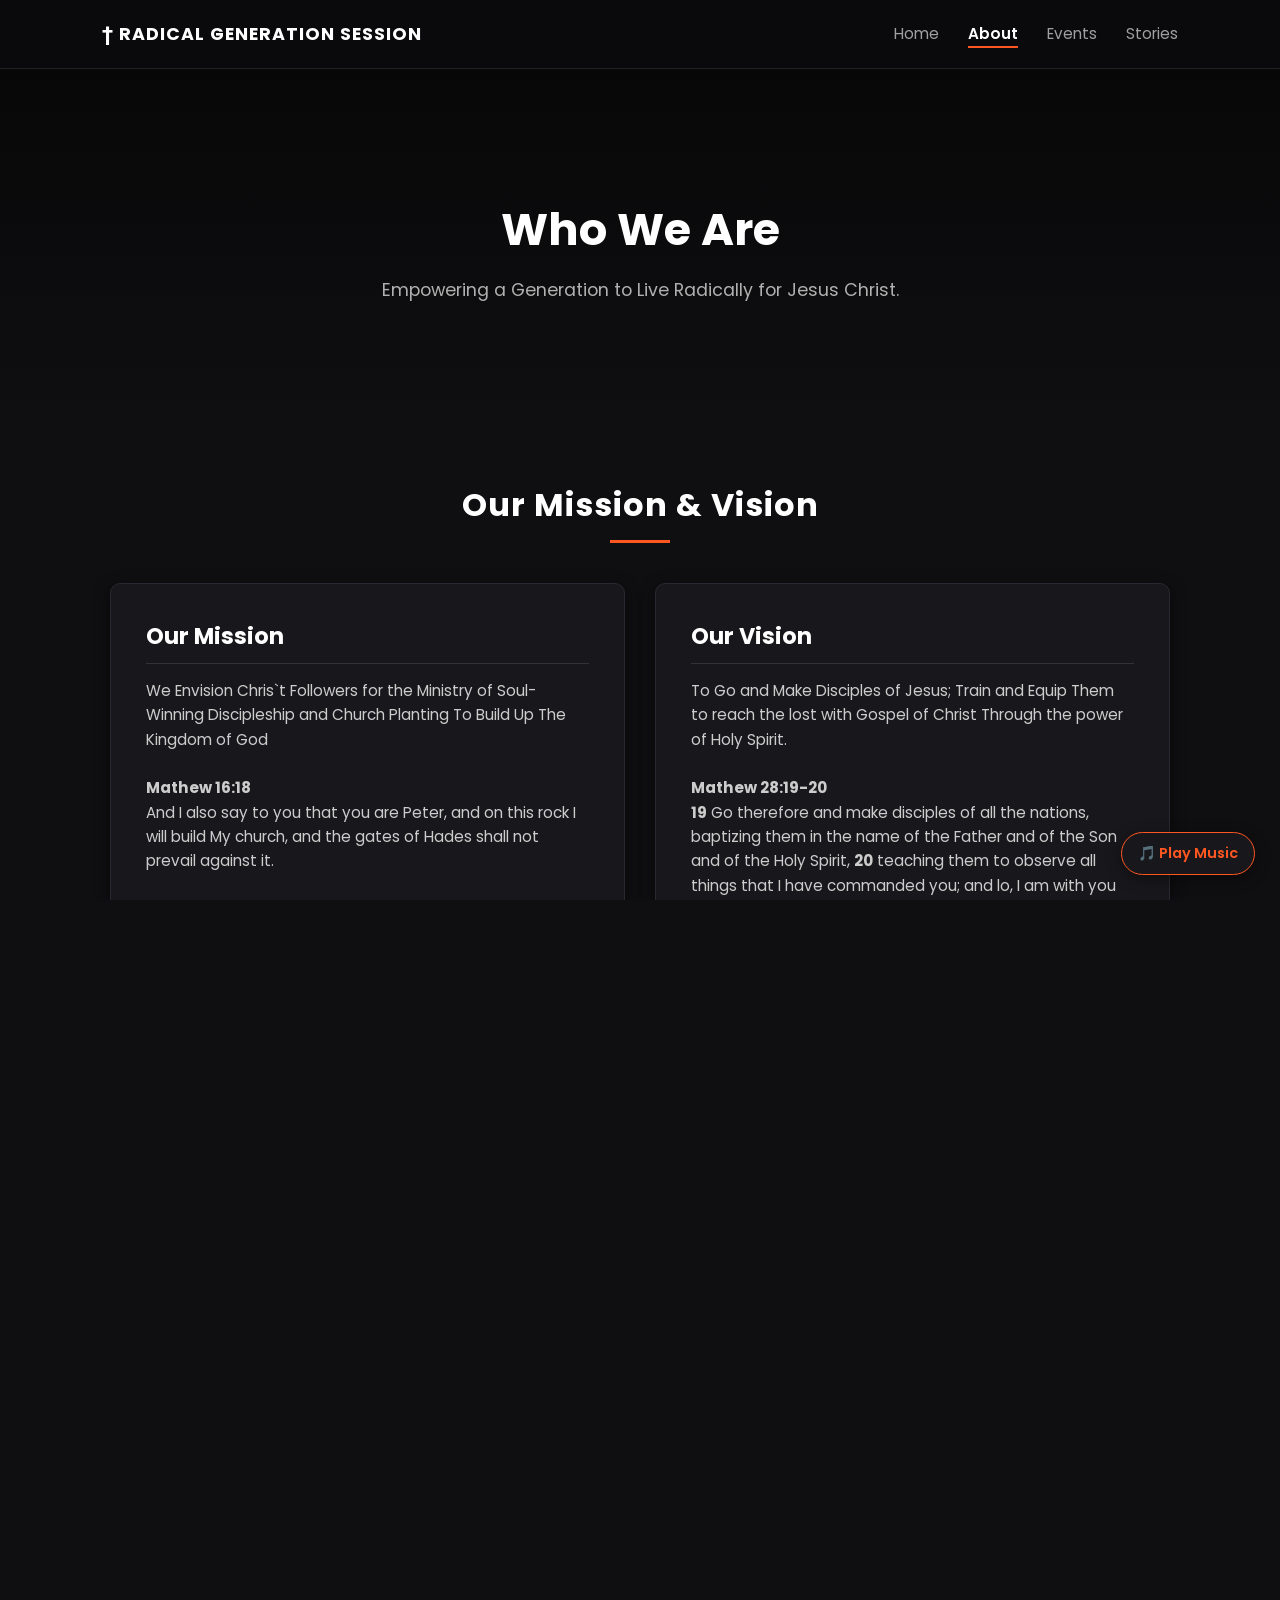
==== About.html @ 5767d3a1 "change 4 and 5th month" ====
<!DOCTYPE html>
<html lang="en">

<head>
    <meta charset="UTF-8">
    <meta name="viewport" content="width=device-width, initial-scale=1.0">
    <title>About Us | Radical Generation Session</title>
    <link rel="stylesheet" href="../asset/style.css">

    <link href="https://fonts.googleapis.com/css2?family=Poppins:wght@300;400;600;700&display=swap" rel="stylesheet">
</head>
<style>
    html {
        scroll-behavior: smooth;
        /* Para pino at smooth ang pag-scroll */
    }

    html,
    body {
        width: 100%;
        min-height: 100vh;
        overflow-x: hidden;
        /* Inaalis ang sobrang horizontal scrollbar sa gilid */
        overflow-y: auto;
        /* Pinapayagan na ang vertical scrolling para makita ang laman sa ibaba */
        background-color: #0f0f11;
        color: #f1f1f1;
    }

    /* Custom Scrollbar Styling (Optional: Para maging maganda at aesthetic ang scrollbar) */
    ::-webkit-scrollbar {
        width: 10px;
    }

    ::-webkit-scrollbar-track {
        background: #0f0f11;
    }

    ::-webkit-scrollbar-thumb {
        background: #282830;
        border-radius: 5px;
    }

    ::-webkit-scrollbar-thumb:hover {
        background: #ff5722;
        /* Mag-o-orange ang scrollbar pag itinapat ang mouse */
    }

    .about-hero-section {
        position: relative;
        width: 100%;
        height: 40vh;
        background: linear-gradient(rgba(0, 0, 0, 0.5), rgba(15, 15, 17, 0.8)),
            url('../images/youth.jpg') center/cover no-repeat;
        display: flex;
        align-items: center;
        justify-content: center;
        text-align: center;
        padding: 20px;
    }
</style>

<body class="about-page">
    <audio id="bgMusic" loop>
        <source src="../music/liyab.mp3" type="audio/mp3">
        Your browser does not support the audio element.
    </audio>

    <!-- Floating Play/Pause Music Button (Para kontrolin ng user) -->
    <button id="musicToggleBtn" onclick="toggleMusic()" class="music-btn" title="Toggle Background Music">
        🎵 Play Music
    </button>
    <!-- Header Navigation -->
    <header class="navigation">
        <div class="logo">† RADICAL GENERATION SESSION</div>
        <nav>
            <a href="index.html">Home</a>
            <a href="About.html" class="active">About</a>
            <a href="Events.html">Events</a>
            <a href="stories.html">Stories</a>

        </nav>
    </header>

    <!-- About Hero Banner -->
    <section class="about-hero-section">
        <div class="about-hero-overlay">
            <h1>Who We Are</h1>
            <p>Empowering a Generation to Live Radically for Jesus Christ.</p>
        </div>
    </section>

    <!-- Main Content Area -->
    <main class="about-main-container">

        <!-- Mission & Vision Section -->
        <section class="about-content-block">
            <div class="about-heading">
                <h2>Our Mission & Vision</h2>
                <div class="about-line"></div>
            </div>
            <div class="about-grid-2">
                <div class="about-card">
                    <h3>Our Mission</h3>
                    <p>
                        We Envision Chris`t Followers for the Ministry of Soul-Winning Discipleship
                        and Church Planting To Build Up The Kingdom of God<br><br>

                        <b>Mathew 16:18</b><br>
                        And I also say to you that you are Peter, and on this rock I will build My church, and the gates
                        of Hades shall not prevail against it.
                    </p>
                </div>
                <div class="about-card">
                    <h3>Our Vision</h3>
                    <p>
                        To Go and Make Disciples of Jesus; Train and Equip Them to reach the lost with Gospel of Christ
                        Through the power of Holy Spirit.<br><br>

                        <b>Mathew 28:19-20</b><br>
                        <b>19</b> Go therefore and make disciples of all the nations, baptizing them in the name of the
                        Father and of the Son and of the Holy Spirit, <b>20</b> teaching them to observe all things that I have
                        commanded you; and lo, I am with you always, even to the end of the age.” Amen.
                    </p>
                </div>
            </div>
        </section>

        <!-- Core Values Section -->
        <section class="about-content-block">
            <div class="about-heading">
                <h2>What We Stand For</h2>
                <div class="about-line"></div>
            </div>
            <div class="about-grid-3">
                <div class="about-value-box">
                    <h4>Radical Faith</h4>
                    <p>Unshakable trust in God's promises and bold obedience to His call.</p>
                </div>
                <div class="about-value-box">
                    <h4>Authentic Fellowship</h4>
                    <p>Creating a safe, welcoming, and loving community for everyone.</p>
                </div>
                <div class="about-value-box">
                    <h4>Passionate Worship</h4>
                    <p>Lifting higher the name of Jesus through vibrant praise and dynamic worship.</p>
                </div>
            </div>
        </section>

        <!-- Call To Action Section -->
        <section class="about-cta">
            <h2>Be Part of the Generation</h2>
            <p>Join us in our upcoming sessions and worship gatherings. Everyone is welcome!</p>
            <a href="Events.html" class="about-btn">See Events and Memories</a>
        </section>

    </main>
    <section class="about-content-block team-section">
        <div class="about-heading">
            <h2>Meet Our Core Team</h2>
            <div class="about-line"></div>
        </div>
       <div class="team-grid">
    <!-- Overseer 1 -->
    <div class="team-card">
        <img src="images/officer1.jpg" alt="Overseer" class="team-img">
        <div class="team-info">
            <h3>Ate Yeye</h3>
            <span>Overseer/Event Manager&Coordinator</span>
            <p>Nangunguna at nagpapatnubay sa espirituwal na paglago ng ministeryo.</p>
        </div>
    </div>

    <!-- Overseer 2 -->
    <div class="team-card">
        <img src="images/officer2.jpg" alt="Overseer" class="team-img">
        <div class="team-info">
            <h3>Ate Loudet</h3>
            <span>Overseer</span>
            <p>Nagbibigay ng gabay at suporta sa mga lider at kabataan.</p>
        </div>
    </div>

    <!-- Overseer 3 -->
    <div class="team-card">
        <img src="images/officer3.jpg" alt="Overseer" class="team-img">
        <div class="team-info">
            <h3>Ate Noela</h3>
            <span>Overseer</span>
            <p>Tumutulong sa direksyon at pangitain ng grupo.</p>
        </div>
    </div>

    <!-- President -->
    <div class="team-card">
        <img src="images/president.jpg" alt="President" class="team-img">
        <div class="team-info">
            <h3>Ate Kwinsi</h3>
            <span>President</span>
            <p>Nangangasiwa sa pangkalahatang patakbo at mga programa ng youth session.</p>
        </div>
    </div>

    <!-- Vice President -->
    <div class="team-card">
        <img src="images/vice.jpg" alt="Vice President" class="team-img">
        <div class="team-info">
            <h3>Kuya Philip</h3>
            <span>Vice President</span>
            <p>Katuwang ng Pangulo sa pagpapatupad ng mga proyekto at aktibidad.</p>
        </div>
    </div>

    <!-- Secretary -->
    <div class="team-card">
        <img src="images/secretary.jpg" alt="Secretary" class="team-img">
        <div class="team-info">
            <h3>Ate Jestine</h3>
            <span>Secretary</span>
            <p>Nangangalaga sa mga dokumento, talaan, at opisyal na sulat ng grupo.</p>
        </div>
    </div>

    <!-- Assistant Secretary -->
    <div class="team-card">
        <img src="images/asst_secretary.jpg" alt="Assistant Secretary" class="team-img">
        <div class="team-info">
            <h3>Kuya Lei</h3>
            <span>Assistant Secretary</span>
            <p>Tumutulong sa kalihim sa pagtatala ng mga pagpupulong at anunsyo.</p>
        </div>
    </div>

    <!-- Auditor -->
    <div class="team-card">
        <img src="images/auditor.jpg" alt="Auditor" class="team-img">
        <div class="team-info">
            <h3>Ate Nani</h3>
            <span>Auditor</span>
            <p>Tumatyak sa kawastuhan at transparency ng badyet at pondong ginagamit.</p>
        </div>
    </div>

    <!-- Treasurer -->
    <div class="team-card">
        <img src="images/treasurer.jpg" alt="Treasurer" class="team-img">
        <div class="team-info">
            <h3>Ate Berlin</h3>
            <span>Treasurer</span>
            <p>Nangangasiwa sa pananalapi at pag-iingat ng pondo para sa mga gawain.</p>
        </div>
    </div>
</div>
    </section>
    <!-- Footer -->
    <footer>
        <p>&copy; 2026 Radical Generation Session. All rights reserved.</p>
    </footer>

    <script src="script.js"></script>
</body>

</html>
---- asset/style.css ----
/* Reset & Base Styles */
* {
    margin: 0;
    padding: 0;
    box-sizing: border-box;
    font-family: 'Poppins', sans-serif;
}

body, .main {
    background-color: #0f0f11;
    color: #f1f1f1;
    line-height: 1.6;
    animation: fadeIn 0.8s ease-in-out;
}
/* Header & Navigation */

html, body {
    width: 100%;
    height: 100%;
    overflow-x: hidden;
    overflow-y: hidden; /* Para mawala ang scrollbar */
    background-color: #0f0f11;
}
/* Navigation Header Animation */
.navigation {
    display: flex;
    justify-content: space-between;
    align-items: center;
    padding: 20px 8%;
    background-color: #0a0a0c;
    position: sticky;
    top: 0;
    z-index: 1000;
    border-bottom: 1px solid #222;
    /* Animation para bumaba ang header pagka-load ng page */
    animation: slideDownNav 0.8s ease-out;
}

@keyframes slideDownNav {
    from {
        opacity: 0;
        transform: translateY(-20px);
    }
    to {
        opacity: 1;
        transform: translateY(0);
    }
}

.logo {
    font-weight: 700;
    font-size: 1.1rem;
    color: #ffffff;
    letter-spacing: 1px;
    transition: transform 0.3s ease;
}

.logo:hover {
    transform: scale(1.02);
}

.navigation nav a {
    color: #a0a0a0;
    text-decoration: none;
    margin-left: 25px;
    font-size: 0.95rem;
    position: relative;
    padding-bottom: 4px;
    transition: color 0.3s ease;
}

/* Modern Expanding Underline Animation para sa Navigation Links */
.navigation nav a::after {
    content: '';
    position: absolute;
    width: 0;
    height: 2px;
    bottom: 0;
    left: 0;
    background-color: #ff5722; /* Kulay ng accent / flame mo */
    transition: width 0.35s cubic-bezier(0.16, 1, 0.3, 1);
}

.navigation nav a:hover::after,
.navigation nav a.active::after {
    width: 100%;
}

.navigation nav a:hover, 
.navigation nav a.active {
    color: #ffffff;
    font-weight: 600;
}
/* Hero Section (Home & General) */
.hero {
    position: relative;
    width: 100%;
    min-height: 80vh; /* Gawing min-height sa halip na fixed calc para may allowance */
    background: linear-gradient(rgba(0, 0, 0, 0.75), rgba(0, 0, 0, 0.85)), url('../images/youth.jpg') center/cover no-repeat;
    display: flex;
    align-items: center;
    justify-content: center;
    text-align: center;
    padding: 40px 20px;
}
.overlay {
    width: 100%;
    max-width: 900px;
    margin: 0 auto;
    display: flex;
    flex-direction: column;
    align-items: center;
    gap: 15px;
}
.content h1 {
    font-size: 2.5rem;
    font-weight: 700;
    margin-bottom: 15px;
    color: #ffffff;
    letter-spacing: 1px;
}

.content p {
    font-size: 1.05rem;
    color: #cccccc;
    max-width: 700px;
    margin: 0 auto 25px auto;
}

.btn-join {
    position: relative;
    display: inline-flex;
    align-items: center;
    justify-content: center;
    padding: 14px 28px;
    font-size: 1rem;
    font-weight: 700;
    color: #ffffff;
    text-decoration: none;
    border-radius: 50px; /* Fully rounded pill style */
    background: linear-gradient(135deg, #ff4500 0%, #ff6b00 50%, #ff8c00 100%);
    box-shadow: 0 4px 15px rgba(255, 69, 0, 0.4);
    overflow: hidden;
    cursor: pointer;
    transition: all 0.35s cubic-bezier(0.16, 1, 0.3, 1);
    animation: flamePulse 3s infinite ease-in-out; /* Continuous ambient pulse */
}

/* Shimmer Light Effect Across Button */
.btn-join::before {
    content: '';
    position: absolute;
    top: 0;
    left: -100%;
    width: 100%;
    height: 100%;
    background: linear-gradient(
        120deg,
        transparent,
        rgba(255, 255, 255, 0.35),
        transparent
    );
    transition: left 0.6s ease;
}

/* Hover State (Aangat, Mas Lalakas ang Glow) */
.btn-join:hover {
    transform: translateY(-4px) scale(1.03);
    box-shadow: 0 10px 25px rgba(255, 69, 0, 0.7);
    color: #ffffff;
}

.btn-join:hover::before {
    left: 100%; /* Dadaan ang liwanag mula kaliwa pakanan */
}

/* Active Click State */
.btn-join:active {
    transform: translateY(-1px) scale(0.98);
    box-shadow: 0 5px 15px rgba(255, 69, 0, 0.5);
}

/* Continuous Flame Glow Animation */
@keyframes flamePulse {
    0% {
        box-shadow: 0 4px 15px rgba(255, 69, 0, 0.4);
    }
    50% {
        box-shadow: 0 6px 22px rgba(255, 107, 0, 0.75);
    }
    100% {
        box-shadow: 0 4px 15px rgba(255, 69, 0, 0.4);
    }
}
.btn-join:hover svg {
    transform: translateX(5px);
}
/* Events */
.container {
    display: flex;
    height: 90vh;
    padding:  40px;
    margin-top: 30px;
   justify-content: flex-start;
   align-items: end;
   animation-name: fade;
   animation-duration: 3s;
   
}
img {
    border-radius: 30px;
    
}
.container {
    color:white;
    display: flex;
    justify-content: center;
    align-items: center;
}
.container p {
  font-size: 16px;
  padding-left: 100px;
}
.title {
  font-family: Arial, Helvetica, sans-serif;
  font-size: 50px;
  padding-left: 100px;
}

/* Siguraduhing may solid background ang bawat card para hindi lumusot ang background image */
.card {
    background: #18181c !important; /* Solid dark background */
    border: 1px solid #2a2a30;
    border-radius: 12px;
    padding: 15px;
    box-shadow: 0 8px 20px rgba(0, 0, 0, 0.6);
    transition: transform 0.3s ease;
}

.card:hover {
    transform: translateY(-5px);
    border-color: #444;
}

/* Istilo para sa mga larawan sa loob ng card */
.card img {
    width: 100%;
    height: 180px;
    object-fit: cover;
    border-radius: 8px;
    margin-bottom: 10px;
}

/* Istilo para sa text sa ilalim ng larawan */
.card p {
    color: #f1f1f1;
    font-size: 0.95rem;
    font-weight: 500;
    text-align: center;
    margin-top: 8px;
}

/* Gallery Grid Layout (Siguraduhing naka-grid o flex para hindi magpatong-patong) */
.gallery {
    display: grid;
    grid-template-columns: repeat(auto-fit, minmax(240px, 1fr));
    gap: 25px;
    padding: 20px 0;
}



@keyframes glow {
    0% { box-shadow: 0 0 5px rgb(255, 53, 2); }
  50% { box-shadow: 0 0 20px rgb(255, 102, 0); }
  100% { box-shadow: 0 0 5px rgb(255, 136, 0); }
}
@keyframes slideUp {
  from{transform:translatey(100px)}
}
@keyframes fade {
    from{opacity: 0}
    to{opacity: 1}
}

@keyframes fadeIn {
    from {
        opacity: 0;
        transform: translateY(10px);
    }
    to {
        opacity: 1;
        transform: translateY(0);
    }
}


/* --- ABOUT PAGE SPECIFIC STYLES (Para hindi mag-duplicate) --- */

.about-page {
    background-color: #0f0f11;
    color: #f1f1f1;
    margin: 0;
    font-family: 'Poppins', sans-serif;
}


.about-hero-overlay h1 {
    font-size: 2.8rem;
    font-weight: 700;
    margin-bottom: 10px;
    color: #ffffff;
}

.about-hero-overlay p {
    font-size: 1.1rem;
    color: #b0b0b0;
}

.about-main-container {
    max-width: 1100px;
    margin: 0 auto;
    padding: 50px 20px;
}

.about-content-block {
    margin-bottom: 60px;
}

.about-heading {
    text-align: center;
    margin-bottom: 40px;
}

.about-heading h2 {
    font-size: 2rem;
    color: #ffffff;
    letter-spacing: 1px;
}

.about-line {
    width: 60px;
    height: 3px;
    background-color: #ffffff;
    margin: 10px auto 0 auto;
}

/* Grids */
.about-grid-2 {
    display: grid;
    grid-template-columns: repeat(auto-fit, minmax(320px, 1fr));
    gap: 30px;
}

.about-grid-3 {
    display: grid;
    grid-template-columns: repeat(auto-fit, minmax(280px, 1fr));
    gap: 25px;
}

/* Cards */
.about-card {
    background: #18181c;
    padding: 35px;
    border-radius: 10px;
    border: 1px solid #282830;
    box-shadow: 0 4px 15px rgba(0, 0, 0, 0.5);
}

.about-card h3 {
    font-size: 1.4rem;
    margin-bottom: 15px;
    color: #ffffff;
    border-bottom: 1px solid #333;
    padding-bottom: 8px;
}

.about-card p {
    color: #cccccc;
    font-size: 0.95rem;
    line-height: 1.6;
}

/* Value Boxes */
.about-value-box {
    background: #18181c;
    padding: 30px;
    border-radius: 10px;
    border-left: 4px solid #ff5722;
    border-top: 1px solid #282830;
    border-right: 1px solid #282830;
    border-bottom: 1px solid #282830;
}

.about-value-box h4 {
    font-size: 1.2rem;
    margin-bottom: 10px;
    color: #ffffff;
}

.about-value-box p {
    color: #aaaaaa;
    font-size: 0.9rem;
}

/* Call to Action */
.about-cta {
    text-align: center;
    background: #18181c;
    padding: 50px 20px;
    border-radius: 10px;
    border: 1px solid #282830;
    margin-top: 40px;
}

.about-cta h2 {
    margin-bottom: 10px;
    color: #ffffff;
}

.about-cta p {
    color: #aaa;
    margin-bottom: 25px;
}

/* Styling para sa See Events and Memories Button (.about-btn) */
.about-btn {
    position: relative;
    display: inline-flex;
    align-items: center;
    justify-content: center;
    gap: 10px;
    padding: 14px 28px;
    font-size: 1rem;
    font-weight: 700;
    color: #ffffff;
    text-decoration: none;
    border-radius: 50px; /* Fully rounded pill style */
    background: linear-gradient(135deg, #ff4500 0%, #ff6b00 50%, #ff8c00 100%);
    box-shadow: 0 4px 15px rgba(255, 69, 0, 0.4);
    overflow: hidden;
    cursor: pointer;
    transition: all 0.35s cubic-bezier(0.16, 1, 0.3, 1);
    animation: flamePulse 3s infinite ease-in-out; /* Continuous ambient pulse */
}

/* Shimmer Light Effect Across Button */
.about-btn::before {
    content: '';
    position: absolute;
    top: 0;
    left: -100%;
    width: 100%;
    height: 100%;
    background: linear-gradient(
        120deg,
        transparent,
        rgba(255, 255, 255, 0.35),
        transparent
    );
    transition: left 0.6s ease;
}

/* Hover State (Aangat at mas liliwanag ang glow) */
.about-btn:hover {
    transform: translateY(-4px) scale(1.03);
    box-shadow: 0 10px 25px rgba(255, 69, 0, 0.7);
    color: #ffffff;
}

.about-btn:hover::before {
    left: 100%; /* Dadaan ang liwanag mula kaliwa pakanan */
}

/* Active Click State */
.about-btn:active {
    transform: translateY(-1px) scale(0.98);
    box-shadow: 0 5px 15px rgba(255, 69, 0, 0.5);
}




/* --- MOBILE RESPONSIVE DESIGN --- */

/* Para sa mga tablets at maliliit na laptop (Max width: 900px) */
@media screen and (max-width: 900px) {
    .navigation {
        padding: 15px 5%;
        flex-direction: column;
        gap: 12px;
    }

    .navigation nav {
        display: flex;
        gap: 15px;
        flex-wrap: wrap;
        justify-content: center;
    }

    .navigation nav a {
        margin-left: 0;
        font-size: 0.9rem;
    }

    .about-hero-section, .hero {
        height: 35vh;
        padding: 15px;
    }

    .about-hero-overlay h1, .content h1 {
        font-size: 2.1rem;
    }

    .about-main-container, #content-area {
        padding: 30px 15px;
    }
}

/* Para sa mga mobile phones (Max width: 600px) */
@media screen and (max-width: 600px) {
    .logo {
        font-size: 1rem;
        text-align: center;
    }

    .navigation nav {
        gap: 10px;
    }

    .navigation nav a {
        font-size: 0.85rem;
    }

    .about-hero-section, .hero {
        height: 30vh;
    }

    .about-hero-overlay h1, .content h1 {
        font-size: 1.7rem;
    }

    .about-hero-overlay p, .content p {
        font-size: 0.95rem;
    }

    /* Ginagawang isang column na lang ang mga grid para hindi siksikan */
    .about-grid-2, .about-grid-3, .gallery {
        grid-template-columns: 1fr;
        gap: 20px;
    }

    .about-card, .about-value-box, .card {
        padding: 20px;
    }

    .about-cta, .cta-section {
        padding: 35px 15px;
    }
}


/* Team Profile Cards Section */
.team-section {
    margin-top: 60px;
}
.team-grid {
    display: grid;
    grid-template-columns: repeat(auto-fit, minmax(250px, 1fr));
    gap: 20px;
    padding: 20px 0;
}

.team-card {
    position: relative;
    overflow: hidden;
    border-radius: 12px;
    background-color: #16181e;
    border: 1px solid #2a2d36;
    height: 340px;
    cursor: pointer;
}

.team-img {
    width: 100%;
    height: 100%;
    object-fit: cover;
    filter: grayscale(100%) brightness(0.65); /* Naka-gray at medyo madilim muna */
    transition: filter 0.4s ease, transform 0.4s ease;
}

.team-info {
    position: absolute;
    bottom: 0;
    left: 0;
    width: 100%;
    padding: 20px 15px;
    box-sizing: border-box;
    background: linear-gradient(to top, rgba(0, 0, 0, 0.95) 20%, rgba(0, 0, 0, 0.6) 70%, transparent 100%);
    opacity: 0; /* Nakatago ang details sa simula */
    transform: translateY(20px);
    transition: opacity 0.4s ease, transform 0.4s ease;
}

.team-info h3 {
    color: #ffffff;
    margin: 0 0 4px 0;
    font-size: 1.1rem;
}

.team-info span {
    color: #ff4500; /* Accent color */
    font-size: 0.9rem;
    font-weight: 600;
    display: block;
    margin-bottom: 8px;
}

.team-info p {
    color: #b0b0b0;
    font-size: 0.82rem;
    margin: 0;
    line-height: 1.4;
}

/* Hover & Active / Touch Effect */
.team-card:hover .team-img,
.team-card:active .team-img {
    filter: grayscale(0%) brightness(1); /* Babalik sa totoong kulay */
    transform: scale(1.05);
}

.team-card:hover .team-info,
.team-card:active .team-info {
    opacity: 1; /* Lalabas ang details */
    transform: translateY(0);
}
/* Plan Your Visit Section */
/* Plan Your Visit Styles */
.visit-section {
    padding: 60px 20px;
    max-width: 1100px;
    margin: 40px auto 0 auto; /* Binigyan ng space mula sa hero section */
    position: relative;
    z-index: 2; /* Sinisigurong nasa ibabaw ito at hindi natatakpan */
    background-color: #0f0f11;
}

.about-heading {
    text-align: center;
    margin-bottom: 40px;
}

.about-heading h2 {
    font-size: 2rem;
    color: #ffffff;
    letter-spacing: 1px;
}

.about-line {
    width: 60px;
    height: 3px;
    background-color: #ff5722;
    margin: 10px auto 0 auto;
}

/* ==========================================
   PLAN YOUR VISIT SECTION (Aesthetic & Aligned)
   ========================================== */
/* ==========================================
   PLAN YOUR VISIT SECTION & ANIMATIONS
   ========================================== */
.visit-section {
    padding: 80px 20px;
    max-width: 1200px;
    margin: 0 auto;
    background-color: transparent;
    /* Animation kapag nag-scroll pababa papunta rito */
    animation: fadeInUp 0.8s ease-out forwards;
}

/* Keyframes para sa Smooth Fade-In at Slide-Up effect */
@keyframes fadeInUp {
    from {
        opacity: 0;
        transform: translateY(40px);
    }
    to {
        opacity: 1;
        transform: translateY(0);
    }
}

/* Staggered delay effect para sa bawat card para isa-isa silang umakyat */
.visit-grid .visit-step:nth-child(1) {
    animation: fadeInUp 0.8s ease-out 0.1s forwards;
}
.visit-grid .visit-step:nth-child(2) {
    animation: fadeInUp 0.8s ease-out 0.2s forwards;
}
.visit-grid .visit-step:nth-child(3) {
    animation: fadeInUp 0.8s ease-out 0.3s forwards;
}
.visit-grid .visit-step:nth-child(4) {
    animation: fadeInUp 0.8s ease-out 0.4s forwards;
}

/* Base style ng Cards na may smooth hover transition */
.visit-step {
    background: #18181c;
    border: 1px solid #282830;
    border-radius: 12px;
    padding: 30px 22px;
    text-align: left;
    position: relative;
    overflow: hidden;
    opacity: 0; /* Nagsisimula nang nakatago para sa animation */
    transform: translateY(30px);
    transition: transform 0.3s ease, border-color 0.3s ease, box-shadow 0.3s ease;
}

.visit-step:hover {
    transform: translateY(-8px);
    border-color: #ff5722;
    box-shadow: 0 12px 30px rgba(255, 87, 34, 0.2);
}

.visit-step .step-number {
    font-size: 2.8rem;
    font-weight: 800;
    color: rgba(255, 87, 34, 0.25);
    position: absolute;
    top: 15px;
    right: 20px;
    pointer-events: none;
    transition: color 0.3s ease;
}

.visit-step:hover .step-number {
    color: rgba(255, 87, 34, 0.55); /* Luminaw ang number kapag ho-hover */
}

.visit-step h4 {
    color: #ffffff;
    font-size: 1.15rem;
    font-weight: 600;
    margin-bottom: 12px;
    padding-right: 30px;
}

.visit-step p {
    color: #b0b0b8;
    font-size: 0.88rem;
    line-height: 1.6;
    margin: 0;
}

/* ==========================================
   FAQ ACCORDION SECTION STYLING
   ========================================== */
.faq-section {
    padding: 80px 20px;
    max-width: 900px;
    margin: 0 auto;
}

.faq-container {
    margin-top: 40px;
    display: flex;
    flex-direction: column;
    gap: 15px;
}

.faq-item {
    background: #18181c;
    border: 1px solid #282830;
    border-radius: 10px;
    overflow: hidden;
    transition: border-color 0.3s ease;
}

.faq-item:hover {
    border-color: #ff5722;
}

.faq-question {
    width: 100%;
    background: none;
    border: none;
    padding: 20px 25px;
    display: flex;
    justify-content: space-between;
    align-items: center;
    color: #ffffff;
    font-size: 1.05rem;
    font-weight: 600;
    text-align: left;
    cursor: pointer;
    transition: color 0.3s ease;
}

.faq-question:hover {
    color: #ff5722;
}

.faq-icon {
    font-size: 1.3rem;
    font-weight: 400;
    color: #ff5722;
    transition: transform 0.3s ease;
}

/* Kapag aktibo o bukas ang FAQ */
.faq-item.active .faq-icon {
    transform: rotate(45deg);
}

.faq-answer {
    max-height: 0;
    overflow: hidden;
    transition: max-height 0.35s ease-out, padding 0.35s ease;
    padding: 0 25px;
    background: #121215;
}

.faq-answer p {
    color: #b0b0b8;
    font-size: 0.9rem;
    line-height: 1.6;
    margin: 0;
    padding-bottom: 20px;
}
/* Siguraduhing sakop ng Hero ang buong viewport height */
.hero, .hero-section {
    min-height: 100vh;
    height: 100vh;
    display: flex;
    flex-direction: column;
    justify-content: center;
    align-items: center;
    position: relative;
    box-sizing: border-box;
}
/* ==========================================
   UPCOMING EVENTS SECTION
   ========================================== */
.events-section {
    padding: 80px 20px;
    max-width: 1100px;
    margin: 0 auto;
}

.events-grid {
    display: grid;
    grid-template-columns: repeat(auto-fit, minmax(300px, 1fr));
    gap: 30px;
    margin-top: 40px;
}

.event-card {
    background: #18181c;
    border: 1px solid #282830;
    border-radius: 12px;
    padding: 25px;
    position: relative;
    display: flex;
    flex-direction: column;
    justify-content: space-between;
    transition: transform 0.3s ease, border-color 0.3s ease;
}

.event-card:hover {
    transform: translateY(-5px);
    border-color: #ff5722;
}

.event-badge {
    /* Kung naka-absolute man ito dati, palitan o idagdag ito: */
    display: inline-block;
    width: fit-content;
    margin-bottom: 12px; /* Magbibigay ng space sa pagitan ng badge at ng content sa ibaba */
    background-color: #ff4500;
    color: #ffffff;
    padding: 5px 12px;
    border-radius: 20px;
    font-size: 0.75rem;
    font-weight: bold;
}

.event-type {
    color: #ff5722;
    font-size: 0.85rem;
    font-weight: 600;
    text-transform: uppercase;
}

.event-content h3 {
    color: #ffffff;
    margin: 10px 0 5px 0;
}

.event-info {
    color: #aaaaaa;
    font-size: 0.85rem;
    margin-bottom: 15px;
}

.event-desc {
    color: #b0b0b8;
    font-size: 0.9rem;
    line-height: 1.5;
    margin-bottom: 20px;
}
/* Styling para sa Start Reading Button (.btn-event) */
.btn-event {
    position: relative;
    display: inline-flex;
    align-items: center;
    justify-content: center;
    gap: 10px;
    padding: 14px 28px;
    font-size: 1rem;
    font-weight: 700;
    color: #ffffff;
    text-decoration: none;
    border: none; /* Kung ito ay HTML button element, tanggalin ang default browser border */
    border-radius: 50px; /* Fully rounded pill style */
    background: linear-gradient(135deg, #ff4500 0%, #ff6b00 50%, #ff8c00 100%);
    box-shadow: 0 4px 15px rgba(255, 69, 0, 0.4);
    overflow: hidden;
    cursor: pointer;
    transition: all 0.35s cubic-bezier(0.16, 1, 0.3, 1);
    animation: flamePulse 3s infinite ease-in-out; /* Parehong flame glow animation */
}

/* Shimmer Light Effect Across Button */
.btn-event::before {
    content: '';
    position: absolute;
    top: 0;
    left: -100%;
    width: 100%;
    height: 100%;
    background: linear-gradient(
        120deg,
        transparent,
        rgba(255, 255, 255, 0.35),
        transparent
    );
    transition: left 0.6s ease;
}

/* Hover State (Aangat at mas liliwanag ang glow) */
.btn-event:hover {
    transform: translateY(-4px) scale(1.03);
    box-shadow: 0 10px 25px rgba(255, 69, 0, 0.7);
    color: #ffffff;
}

.btn-event:hover::before {
    left: 100%; /* Dadaan ang liwanag mula kaliwa pakanan */
}

/* Active Click State */
.btn-event:active {
    transform: translateY(-1px) scale(0.98);
    box-shadow: 0 5px 15px rgba(255, 69, 0, 0.5);
}
/* ==========================================
   PRAYER REQUEST MODAL POPUP
   ========================================== */
.modal-overlay {
    position: fixed;
    top: 0;
    left: 0;
    width: 100%;
    height: 100%;
    background: rgba(0, 0, 0, 0.85);
    display: none;
    align-items: center;
    justify-content: center;
    z-index: 1000;
    backdrop-filter: blur(5px);
}

.modal-box {
    background: #18181c;
    border: 1px solid #282830;
    width: 90%;
    max-width: 500px;
    padding: 30px;
    border-radius: 12px;
    position: relative;
    box-shadow: 0 10px 30px rgba(0, 0, 0, 0.5);
}

.modal-close {
    position: absolute;
    top: 15px;
    right: 20px;
    background: none;
    border: none;
    color: #aaaaaa;
    font-size: 1.8rem;
    cursor: pointer;
}

.modal-close:hover {
    color: #ff5722;
}

.modal-box h3 {
    color: #ffffff;
    margin-bottom: 8px;
}

.modal-box p {
    color: #aaaaaa;
    font-size: 0.88rem;
    margin-bottom: 20px;
}

.form-group {
    display: flex;
    flex-direction: column;
    margin-bottom: 15px;
    text-align: left;
}

.form-group label {
    color: #dddddd;
    font-size: 0.85rem;
    margin-bottom: 5px;
}

.form-group input, .form-group textarea {
    background: #101012;
    border: 1px solid #282830;
    color: #ffffff;
    padding: 10px 12px;
    border-radius: 6px;
    outline: none;
}

.form-group input:focus, .form-group textarea:focus {
    border-color: #ff5722;
}

.btn-submit {
    width: 100%;
    background: #ff5722;
    color: #ffffff;
    border: none;
    padding: 12px;
    border-radius: 6px;
    font-weight: 600;
    cursor: pointer;
    margin-top: 10px;
    transition: background 0.3s ease;
}

.btn-submit:hover {
    background: #e0481d;
}

.modal-success {
    text-align: center;
    padding: 20px 0;
}

.modal-success h4 {
    color: #ff5722;
    font-size: 1.4rem;
    margin-bottom: 10px;
}

/* Floating Music Toggle Button */
.music-btn {
    position: fixed;
    bottom: 25px;
    right: 25px;
    background: #18181c;
    color: #ff5722;
    border: 1px solid #ff5722;
    padding: 10px 16px;
    border-radius: 30px;
    font-size: 0.9rem;
    font-weight: 600;
    cursor: pointer;
    z-index: 9999;
    box-shadow: 0 4px 15px rgba(0, 0, 0, 0.4);
    transition: all 0.3s ease;
}

.music-btn:hover {
    background: #ff5722;
    color: #ffffff;
    transform: scale(1.05);
}

/* ==========================================
   1. TESTIMONIES CAROUSEL
   ========================================== */
.testimonies-section {
    padding: 80px 20px;
    max-width: 900px;
    margin: 0 auto;
}

.testimonies-carousel {
    display: flex;
    align-items: center;
    justify-content: space-between;
    gap: 20px;
    margin-top: 30px;
    position: relative;
}

.testimonial-card-wrapper {
    width: 100%;
    overflow: hidden;
    position: relative;
    min-height: 200px;
}

.testimonial-card {
    display: none;
    background: #18181c;
    border: 1px solid #282830;
    padding: 35px;
    border-radius: 12px;
    text-align: center;
    animation: fadeIn 0.5s ease-in-out;
}

.testimonial-card.active {
    display: block;
}

.testimonial-card .quote {
    color: #e0e0e0;
    font-style: italic;
    font-size: 1.05rem;
    line-height: 1.6;
    margin-bottom: 20px;
}

.testimonial-card .author-name {
    color: #ff5722;
    font-size: 1.1rem;
    font-weight: 700;
    margin-bottom: 3px;
}

.testimonial-card .author-role {
    color: #888890;
    font-size: 0.85rem;
}

.carousel-btn {
    background: #18181c;
    border: 1px solid #ff5722;
    color: #ff5722;
    width: 45px;
    height: 45px;
    border-radius: 50%;
    cursor: pointer;
    font-size: 1.2rem;
    transition: all 0.3s ease;
    flex-shrink: 0;
}

.carousel-btn:hover {
    background: #ff5722;
    color: #ffffff;
}

/* ==========================================
   2. SERMONS PREVIEW GRID
   ========================================== */

/* ==========================================
   3. FOOTER STYLING
   ========================================== */
.site-footer {
    background: #09090b;
    border-top: 1px solid #282830;
    padding: 60px 20px 20px 20px;
    margin-top: 60px;
}

.footer-container {
    max-width: 1200px;
    margin: 0 auto;
    display: grid;
    grid-template-columns: repeat(auto-fit, minmax(220px, 1fr));
    gap: 40px;
}

.footer-col h3 {
    color: #ffffff;
    margin-bottom: 15px;
}

.footer-col h4 {
    color: #ff5722;
    margin-bottom: 15px;
    font-size: 1rem;
}

.footer-col p, .footer-col li {
    color: #a0a0a8;
    font-size: 0.88rem;
    line-height: 1.6;
}

.footer-col ul {
    list-style: none;
    padding: 0;
}

.footer-col ul li {
    margin-bottom: 8px;
}

.footer-col a {
    color: #a0a0a8;
    text-decoration: none;
    transition: color 0.3s ease;
}

.footer-col a:hover {
    color: #ff5722;
}

/* Social Links Container */
.social-links {
    display: flex;
    gap: 15px;
    align-items: center;
    justify-content: center;
    margin-top: 20px;
}

/* Social Icon Button Styling */
.social-icon {
    display: inline-flex;
    align-items: center;
    justify-content: center;
    width: 45px;
    height: 45px;
    background-color: #16181e;
    border: 1px solid #2a2d36;
    border-radius: 50%; /* Ginagawa silang perpektong bilog */
    color: #ffffff;
    font-size: 1.1rem;
    text-decoration: none;
    transition: all 0.35s cubic-bezier(0.16, 1, 0.3, 1);
    box-shadow: 0 4px 10px rgba(0, 0, 0, 0.3);
}

/* Hover Effect (Aangat, magkukulay flame/orange, at magkakaroon ng glow) */
.social-icon:hover {
    background: linear-gradient(135deg, #ff4500 0%, #ff6b00 100%);
    border-color: #ff4500;
    color: #ffffff;
    transform: translateY(-4px) scale(1.1);
    box-shadow: 0 8px 20px rgba(255, 69, 0, 0.5);
}

/* Active Click State */
.social-icon:active {
    transform: translateY(-1px) scale(0.95);
}
.footer-bottom {
    text-align: center;
    border-top: 1px solid #18181c;
    margin-top: 40px;
    padding-top: 20px;
    color: #666670;
    font-size: 0.8rem;
}
#modalDescription {
  white-space: pre-line; /* Ginagawa nitong active ang line breaks (\n) */
  margin-top: 10px;
  line-height: 1.5;
}
/* ==========================================
   STORIES PAGE STYLING
   ========================================== */
.hero-small {
    background: linear-gradient(rgba(0, 0, 0, 0.75), rgba(0, 0, 0, 0.75)), url('../images/youth.jpg');
    background-size: cover;
    background-position: center;
    background-repeat: no-repeat;
    /* Idagdag ito kung kinakailangan para sa tamang taas */
    min-height: 40vh; 
    display: flex;
    align-items: center;
    justify-content: center;
    text-align: center;
}

.hero-small h1 {
    font-size: 2.5rem;
    color: #ffffff;
    margin-bottom: 10px;
}

.hero-small p {
    color: #b0b0b8;
    max-width: 650px;
    margin: 0 auto;
    font-size: 1rem;
}

.stories-section {
    padding: 60px 20px;
    max-width: 1100px;
    margin: 0 auto;
}

.stories-grid {
    display: grid;
    grid-template-columns: repeat(auto-fit, minmax(310px, 1fr));
    gap: 30px;
    margin-top: 40px;
}

.story-card {
    background: #18181c;
    border: 1px solid #282830;
    border-radius: 12px;
    padding: 25px;
    display: flex;
    flex-direction: column;
    justify-content: space-between;
    transition: transform 0.3s ease, border-color 0.3s ease;
}

.story-card:hover {
    transform: translateY(-5px);
    border-color: #ff5722;
}

.story-badge {
    background: rgba(255, 87, 34, 0.15);
    color: #ff5722;
    font-size: 0.78rem;
    font-weight: 700;
    text-transform: uppercase;
    padding: 5px 12px;
    border-radius: 20px;
    align-self: flex-start;
    margin-bottom: 15px;
}

.story-body h3 {
    color: #ffffff;
    font-size: 1.25rem;
    margin-bottom: 8px;
}

.story-author {
    color: #888890;
    font-size: 0.85rem;
    margin-bottom: 15px;
}

.story-excerpt {
    color: #b0b0b8;
    font-size: 0.9rem;
    line-height: 1.6;
    margin-bottom: 20px;
}


/* ==========================================
   MESSAGES / SERMONS PAGE STYLING
   ========================================== */
.featured-message-section {
    padding: 60px 20px;
    max-width: 1100px;
    margin: 0 auto;
}

.featured-card {
    background: #18181c;
    border: 1px solid #282830;
    border-radius: 12px;
    overflow: hidden;
    display: grid;
    grid-template-columns: repeat(auto-fit, minmax(320px, 1fr));
    gap: 20px;
    transition: border-color 0.3s ease;
}

.featured-card:hover {
    border-color: #ff5722;
}

.featured-media {
    background: #101014;
    min-height: 280px;
    display: flex;
    align-items: center;
    justify-content: center;
    position: relative;
    cursor: pointer;
}

.play-icon-large {
    font-size: 3rem;
    color: #ffffff;
    background: #ff5722;
    width: 75px;
    height: 75px;
    border-radius: 50%;
    display: flex;
    align-items: center;
    justify-content: center;
    box-shadow: 0 0 20px rgba(255, 87, 34, 0.5);
    transition: transform 0.3s ease;
}

.featured-media:hover .play-icon-large {
    transform: scale(1.15);
}

.featured-badge {
    position: absolute;
    top: 15px;
    left: 15px;
    background: #ff5722;
    color: #ffffff;
    font-size: 0.75rem;
    font-weight: 700;
    text-transform: uppercase;
    padding: 5px 12px;
    border-radius: 20px;
}

.featured-info {
    padding: 30px;
    display: flex;
    flex-direction: column;
    justify-content: center;
}

.sermon-meta {
    color: #888890;
    font-size: 0.85rem;
    margin: 8px 0 15px 0;
}

.sermon-desc {
    color: #b0b0b8;
    font-size: 0.92rem;
    line-height: 1.6;
    margin-bottom: 25px;
}

.featured-actions {
    display: flex;
    gap: 15px;
    flex-wrap: wrap;
}

/* CATEGORY FILTERS */
.filter-container {
    display: flex;
    justify-content: center;
    gap: 12px;
    margin-top: 25px;
    flex-wrap: wrap;
}

.filter-btn {
    background: #18181c;
    border: 1px solid #282830;
    color: #aaaaaa;
    padding: 8px 20px;
    border-radius: 30px;
    cursor: pointer;
    font-size: 0.88rem;
    transition: all 0.3s ease;
}

.filter-btn:hover, .filter-btn.active {
    background: #ff5722;
    color: #ffffff;
    border-color: #ff5722;
}

/* VIDEO MODAL STYLING */
.video-modal-box {
    max-width: 800px;
    width: 95%;
    padding: 10px;
    background: #0f0f11;
}

.iframe-wrapper {
    position: relative;
    padding-bottom: 56.25%; /* 16:9 Aspect Ratio */
    height: 0;
    overflow: hidden;
    border-radius: 8px;
}

.iframe-wrapper iframe {
    position: absolute;
    top: 0;
    left: 0;
    width: 100%;
    height: 100%;
}


/* FADE-IN & SLIDE-UP ANIMATION PARA SA CARDS */
@keyframes fadeInUp {
    from {
        opacity: 0;
        transform: translateY(30px);
    }
    to {
        opacity: 1;
        transform: translateY(0);
    }
}

/* Ilapat ang animation sa bawat card na may kasamang delay para sunud-sunod silang lumabas */


/* Flame Glow and Pulse Animation */
.content img.frame, .content img.flame {
    animation: flameGlowPulse 2.5s infinite ease-in-out;
    border-radius: 50%; /* Kung pabilog ang background, pero optional */
}

@keyframes flameGlowPulse {
    0% {
        transform: translateY(0) scale(1);
        filter: drop-shadow(0 0 10px rgba(255, 87, 34, 0.4));
    }
    50% {
        transform: translateY(-6px) scale(1.04);
        filter: drop-shadow(0 0 25px rgba(255, 87, 34, 0.8)) drop-shadow(0 0 45px rgba(255, 152, 0, 0.5));
    }
    100% {
        transform: translateY(0) scale(1);
        filter: drop-shadow(0 0 10px rgba(255, 87, 34, 0.4));
    }
}




/* Custom Scrollbar Styling */
::-webkit-scrollbar {
    width: 10px; /* Sukat ng kapal ng scrollbar */
}

::-webkit-scrollbar-track {
    background: #0f0f11; /* Kulay ng daanan/background ng scrollbar */
}

::-webkit-scrollbar-thumb {
    background: #282830; /* Kulay ng mismong bar */
    border-radius: 5px;
}

::-webkit-scrollbar-thumb:hover {
    background: #ff5722; /* Mag-o-orange kapag itinapat ang mouse cursor */
}
/* Split Layout Container */
.team-split-section {
    display: flex;
    gap: 40px;
    padding: 60px 5%;
    background-color: #0d0e12;
    align-items: flex-start;
}

/* Kaliwang Bahagi (Sticky Info) */
.team-left-sticky {
    flex: 1;
    position: sticky;
    top: 100px; /* Mananatili sa taas habang nag-e-scroll */
}

.team-left-sticky h2 {
    font-size: 2.2rem;
    color: #ffffff;
    margin-bottom: 10px;
}

.team-left-sticky p {
    color: #b0b0b0;
    line-height: 1.6;
    margin-top: 20px;
}

/* Kanang Bahagi (Hati-hating Officer Cards Grid) */
.team-right-grid {
    flex: 2;
    display: grid;
    grid-template-columns: repeat(auto-fill, minmax(220px, 1fr));
    gap: 20px;
}

/* Card Styling & Hover Effects */
.team-card {
    position: relative;
    overflow: hidden;
    border-radius: 14px;
    background-color: #16181e;
    border: 1px solid #2a2d36;
    height: 320px;
    cursor: pointer;
}

.team-img {
    width: 100%;
    height: 100%;
    object-fit: cover;
    filter: grayscale(100%) brightness(0.6); /* Grayscale sa umpisa */
    transition: filter 0.4s ease, transform 0.4s ease;
}

.team-info {
    position: absolute;
    bottom: 0;
    left: 0;
    width: 100%;
    padding: 20px 15px;
    box-sizing: border-box;
    background: linear-gradient(to top, rgba(0, 0, 0, 0.95) 20%, rgba(0, 0, 0, 0.6) 70%, transparent 100%);
    opacity: 0; /* Nakatago ang details */
    transform: translateY(20px);
    transition: opacity 0.4s ease, transform 0.4s ease;
}

.team-info h3 {
    color: #ffffff;
    margin: 0 0 4px 0;
    font-size: 1.05rem;
}

.team-info span {
    color: #ff4500;
    font-size: 0.85rem;
    font-weight: 600;
    display: block;
    margin-bottom: 6px;
}

.team-info p {
    color: #b0b0b0;
    font-size: 0.78rem;
    margin: 0;
    line-height: 1.35;
}

/* Hover Effect: Lalabas ang kulay at details */
.team-card:hover .team-img,
.team-card:active .team-img {
    filter: grayscale(0%) brightness(1);
    transform: scale(1.05);
}

.team-card:hover .team-info,
.team-card:active .team-info {
    opacity: 1;
    transform: translateY(0);
}

/* Responsive Adjustments para sa Mobile Screens */
@media (max-width: 768px) {
    .team-split-section {
        flex-direction: column;
    }
    .team-left-sticky {
        position: static;
        margin-bottom: 30px;
    }
}
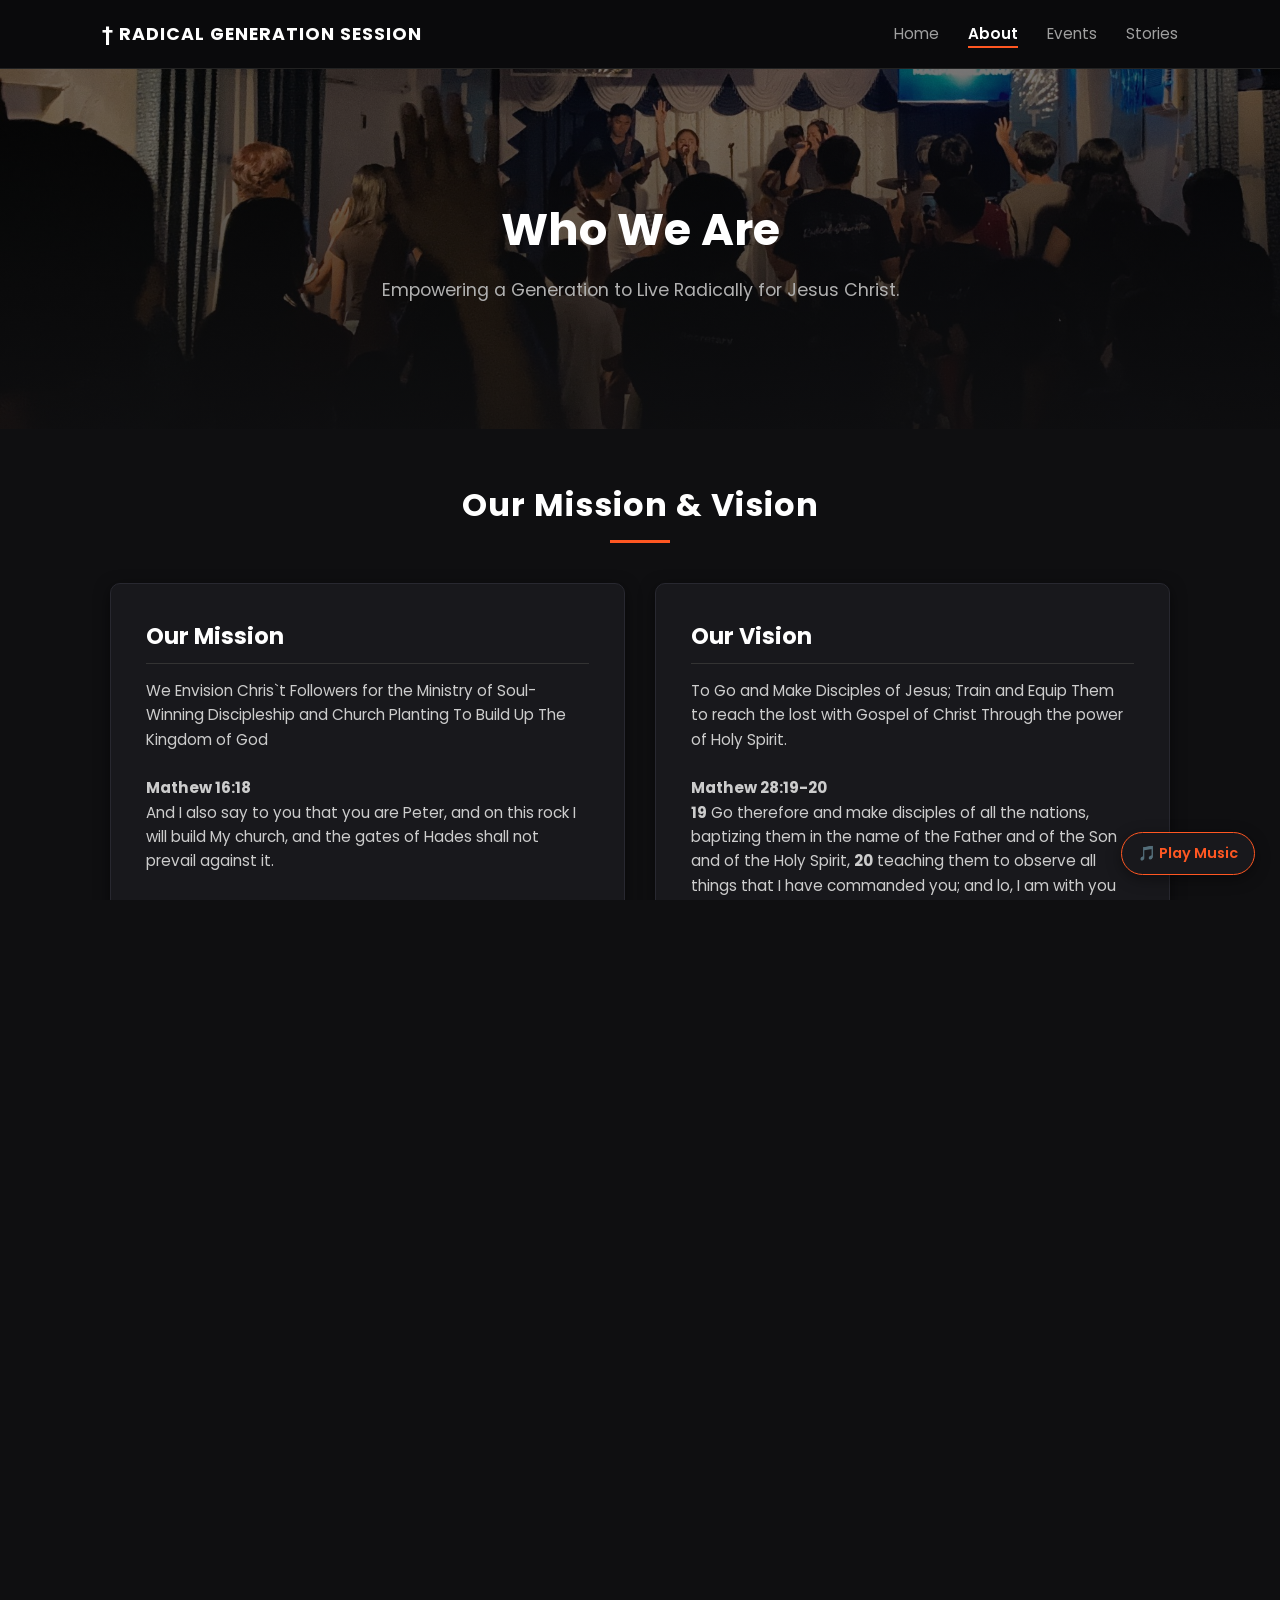
==== commit 3f17361f: "Remove FrontEnd folder and move files to root" ====
--- a/About.html
+++ b/About.html
@@ -216,7 +216,7 @@
     <div class="team-card">
         <img src="images/secretary.jpg" alt="Secretary" class="team-img">
         <div class="team-info">
-            <h3>Ate Jestine</h3>
+            <h3>PAte Jestine</h3>
             <span>Secretary</span>
             <p>Nangangalaga sa mga dokumento, talaan, at opisyal na sulat ng grupo.</p>
         </div>
@@ -236,7 +236,7 @@
     <div class="team-card">
         <img src="images/auditor.jpg" alt="Auditor" class="team-img">
         <div class="team-info">
-            <h3>Ate Nani</h3>
+            <h3>PAte Nani</h3>
             <span>Auditor</span>
             <p>Tumatyak sa kawastuhan at transparency ng badyet at pondong ginagamit.</p>
         </div>
@@ -246,7 +246,7 @@
     <div class="team-card">
         <img src="images/treasurer.jpg" alt="Treasurer" class="team-img">
         <div class="team-info">
-            <h3>Ate Berlin</h3>
+            <h3>Ate Berlinr</h3>
             <span>Treasurer</span>
             <p>Nangangasiwa sa pananalapi at pag-iingat ng pondo para sa mga gawain.</p>
         </div>
--- a/asset/style.css
+++ b/asset/style.css
@@ -128,73 +128,21 @@
     margin: 0 auto 25px auto;
 }
 
+/* Join Button */
 .btn-join {
-    position: relative;
-    display: inline-flex;
-    align-items: center;
-    justify-content: center;
-    padding: 14px 28px;
-    font-size: 1rem;
-    font-weight: 700;
+    display: inline-block;
+    padding: 12px 30px;
+    background-color: #ff5722;
     color: #ffffff;
     text-decoration: none;
-    border-radius: 50px; /* Fully rounded pill style */
-    background: linear-gradient(135deg, #ff4500 0%, #ff6b00 50%, #ff8c00 100%);
-    box-shadow: 0 4px 15px rgba(255, 69, 0, 0.4);
-    overflow: hidden;
-    cursor: pointer;
-    transition: all 0.35s cubic-bezier(0.16, 1, 0.3, 1);
-    animation: flamePulse 3s infinite ease-in-out; /* Continuous ambient pulse */
-}
-
-/* Shimmer Light Effect Across Button */
-.btn-join::before {
-    content: '';
-    position: absolute;
-    top: 0;
-    left: -100%;
-    width: 100%;
-    height: 100%;
-    background: linear-gradient(
-        120deg,
-        transparent,
-        rgba(255, 255, 255, 0.35),
-        transparent
-    );
-    transition: left 0.6s ease;
-}
-
-/* Hover State (Aangat, Mas Lalakas ang Glow) */
+    font-weight: 600;
+    border-radius: 5px;
+    transition: background 0.3s, transform 0.2s;
+}
+
 .btn-join:hover {
-    transform: translateY(-4px) scale(1.03);
-    box-shadow: 0 10px 25px rgba(255, 69, 0, 0.7);
-    color: #ffffff;
-}
-
-.btn-join:hover::before {
-    left: 100%; /* Dadaan ang liwanag mula kaliwa pakanan */
-}
-
-/* Active Click State */
-.btn-join:active {
-    transform: translateY(-1px) scale(0.98);
-    box-shadow: 0 5px 15px rgba(255, 69, 0, 0.5);
-}
-
-/* Continuous Flame Glow Animation */
-@keyframes flamePulse {
-    0% {
-        box-shadow: 0 4px 15px rgba(255, 69, 0, 0.4);
-    }
-    50% {
-        box-shadow: 0 6px 22px rgba(255, 107, 0, 0.75);
-    }
-    100% {
-        box-shadow: 0 4px 15px rgba(255, 69, 0, 0.4);
-    }
-}
-.btn-join:hover svg {
-    transform: translateX(5px);
+    background-color: #e64a19;
+    transform: translateY(-2px);
 }
 /* Events */
 .container {
@@ -424,60 +372,24 @@
     margin-bottom: 25px;
 }
 
-/* Styling para sa See Events and Memories Button (.about-btn) */
 .about-btn {
-    position: relative;
-    display: inline-flex;
-    align-items: center;
-    justify-content: center;
-    gap: 10px;
-    padding: 14px 28px;
-    font-size: 1rem;
-    font-weight: 700;
+    display: inline-block;
+    padding: 12px 30px;
+    background-color: #ff5722;
     color: #ffffff;
     text-decoration: none;
-    border-radius: 50px; /* Fully rounded pill style */
-    background: linear-gradient(135deg, #ff4500 0%, #ff6b00 50%, #ff8c00 100%);
-    box-shadow: 0 4px 15px rgba(255, 69, 0, 0.4);
-    overflow: hidden;
-    cursor: pointer;
-    transition: all 0.35s cubic-bezier(0.16, 1, 0.3, 1);
-    animation: flamePulse 3s infinite ease-in-out; /* Continuous ambient pulse */
-}
-
-/* Shimmer Light Effect Across Button */
-.about-btn::before {
-    content: '';
-    position: absolute;
-    top: 0;
-    left: -100%;
-    width: 100%;
-    height: 100%;
-    background: linear-gradient(
-        120deg,
-        transparent,
-        rgba(255, 255, 255, 0.35),
-        transparent
-    );
-    transition: left 0.6s ease;
-}
-
-/* Hover State (Aangat at mas liliwanag ang glow) */
+    font-weight: 600;
+    border-radius: 5px;
+    transition: background 0.3s, transform 0.2s;
+}
+
 .about-btn:hover {
-    transform: translateY(-4px) scale(1.03);
-    box-shadow: 0 10px 25px rgba(255, 69, 0, 0.7);
-    color: #ffffff;
-}
-
-.about-btn:hover::before {
-    left: 100%; /* Dadaan ang liwanag mula kaliwa pakanan */
-}
-
-/* Active Click State */
-.about-btn:active {
-    transform: translateY(-1px) scale(0.98);
-    box-shadow: 0 5px 15px rgba(255, 69, 0, 0.5);
-}
+    background-color: #e64a19;
+    transform: translateY(-2px);
+}
+
+
+
 
 
 
@@ -876,16 +788,15 @@
 }
 
 .event-badge {
-    /* Kung naka-absolute man ito dati, palitan o idagdag ito: */
-    display: inline-block;
-    width: fit-content;
-    margin-bottom: 12px; /* Magbibigay ng space sa pagitan ng badge at ng content sa ibaba */
-    background-color: #ff4500;
-    color: #ffffff;
-    padding: 5px 12px;
+    position: absolute;
+    top: 20px;
+    right: 20px;
+    background: #ff5722;
+    color: #fff;
+    font-weight: 700;
+    font-size: 0.8rem;
+    padding: 6px 12px;
     border-radius: 20px;
-    font-size: 0.75rem;
-    font-weight: bold;
 }
 
 .event-type {
@@ -912,61 +823,23 @@
     line-height: 1.5;
     margin-bottom: 20px;
 }
-/* Styling para sa Start Reading Button (.btn-event) */
+
 .btn-event {
-    position: relative;
-    display: inline-flex;
-    align-items: center;
-    justify-content: center;
-    gap: 10px;
-    padding: 14px 28px;
-    font-size: 1rem;
-    font-weight: 700;
-    color: #ffffff;
-    text-decoration: none;
-    border: none; /* Kung ito ay HTML button element, tanggalin ang default browser border */
-    border-radius: 50px; /* Fully rounded pill style */
-    background: linear-gradient(135deg, #ff4500 0%, #ff6b00 50%, #ff8c00 100%);
-    box-shadow: 0 4px 15px rgba(255, 69, 0, 0.4);
-    overflow: hidden;
+    background: transparent;
+    border: 1px solid #ff5722;
+    color: #ff5722;
+    padding: 10px 18px;
+    border-radius: 6px;
     cursor: pointer;
-    transition: all 0.35s cubic-bezier(0.16, 1, 0.3, 1);
-    animation: flamePulse 3s infinite ease-in-out; /* Parehong flame glow animation */
-}
-
-/* Shimmer Light Effect Across Button */
-.btn-event::before {
-    content: '';
-    position: absolute;
-    top: 0;
-    left: -100%;
-    width: 100%;
-    height: 100%;
-    background: linear-gradient(
-        120deg,
-        transparent,
-        rgba(255, 255, 255, 0.35),
-        transparent
-    );
-    transition: left 0.6s ease;
-}
-
-/* Hover State (Aangat at mas liliwanag ang glow) */
+    font-weight: 600;
+    transition: all 0.3s ease;
+}
+
 .btn-event:hover {
-    transform: translateY(-4px) scale(1.03);
-    box-shadow: 0 10px 25px rgba(255, 69, 0, 0.7);
-    color: #ffffff;
-}
-
-.btn-event:hover::before {
-    left: 100%; /* Dadaan ang liwanag mula kaliwa pakanan */
-}
-
-/* Active Click State */
-.btn-event:active {
-    transform: translateY(-1px) scale(0.98);
-    box-shadow: 0 5px 15px rgba(255, 69, 0, 0.5);
-}
+    background: #ff5722;
+    color: #ffffff;
+}
+
 /* ==========================================
    PRAYER REQUEST MODAL POPUP
    ========================================== */
@@ -1234,45 +1107,19 @@
     color: #ff5722;
 }
 
-/* Social Links Container */
 .social-links {
     display: flex;
-    gap: 15px;
-    align-items: center;
-    justify-content: center;
-    margin-top: 20px;
-}
-
-/* Social Icon Button Styling */
+    gap: 12px;
+}
+
 .social-icon {
-    display: inline-flex;
-    align-items: center;
-    justify-content: center;
-    width: 45px;
-    height: 45px;
-    background-color: #16181e;
-    border: 1px solid #2a2d36;
-    border-radius: 50%; /* Ginagawa silang perpektong bilog */
-    color: #ffffff;
-    font-size: 1.1rem;
-    text-decoration: none;
-    transition: all 0.35s cubic-bezier(0.16, 1, 0.3, 1);
-    box-shadow: 0 4px 10px rgba(0, 0, 0, 0.3);
-}
-
-/* Hover Effect (Aangat, magkukulay flame/orange, at magkakaroon ng glow) */
-.social-icon:hover {
-    background: linear-gradient(135deg, #ff4500 0%, #ff6b00 100%);
-    border-color: #ff4500;
-    color: #ffffff;
-    transform: translateY(-4px) scale(1.1);
-    box-shadow: 0 8px 20px rgba(255, 69, 0, 0.5);
-}
-
-/* Active Click State */
-.social-icon:active {
-    transform: translateY(-1px) scale(0.95);
-}
+    background: #18181c;
+    border: 1px solid #282830;
+    padding: 8px 12px;
+    border-radius: 6px;
+    font-size: 0.82rem;
+}
+
 .footer-bottom {
     text-align: center;
     border-top: 1px solid #18181c;
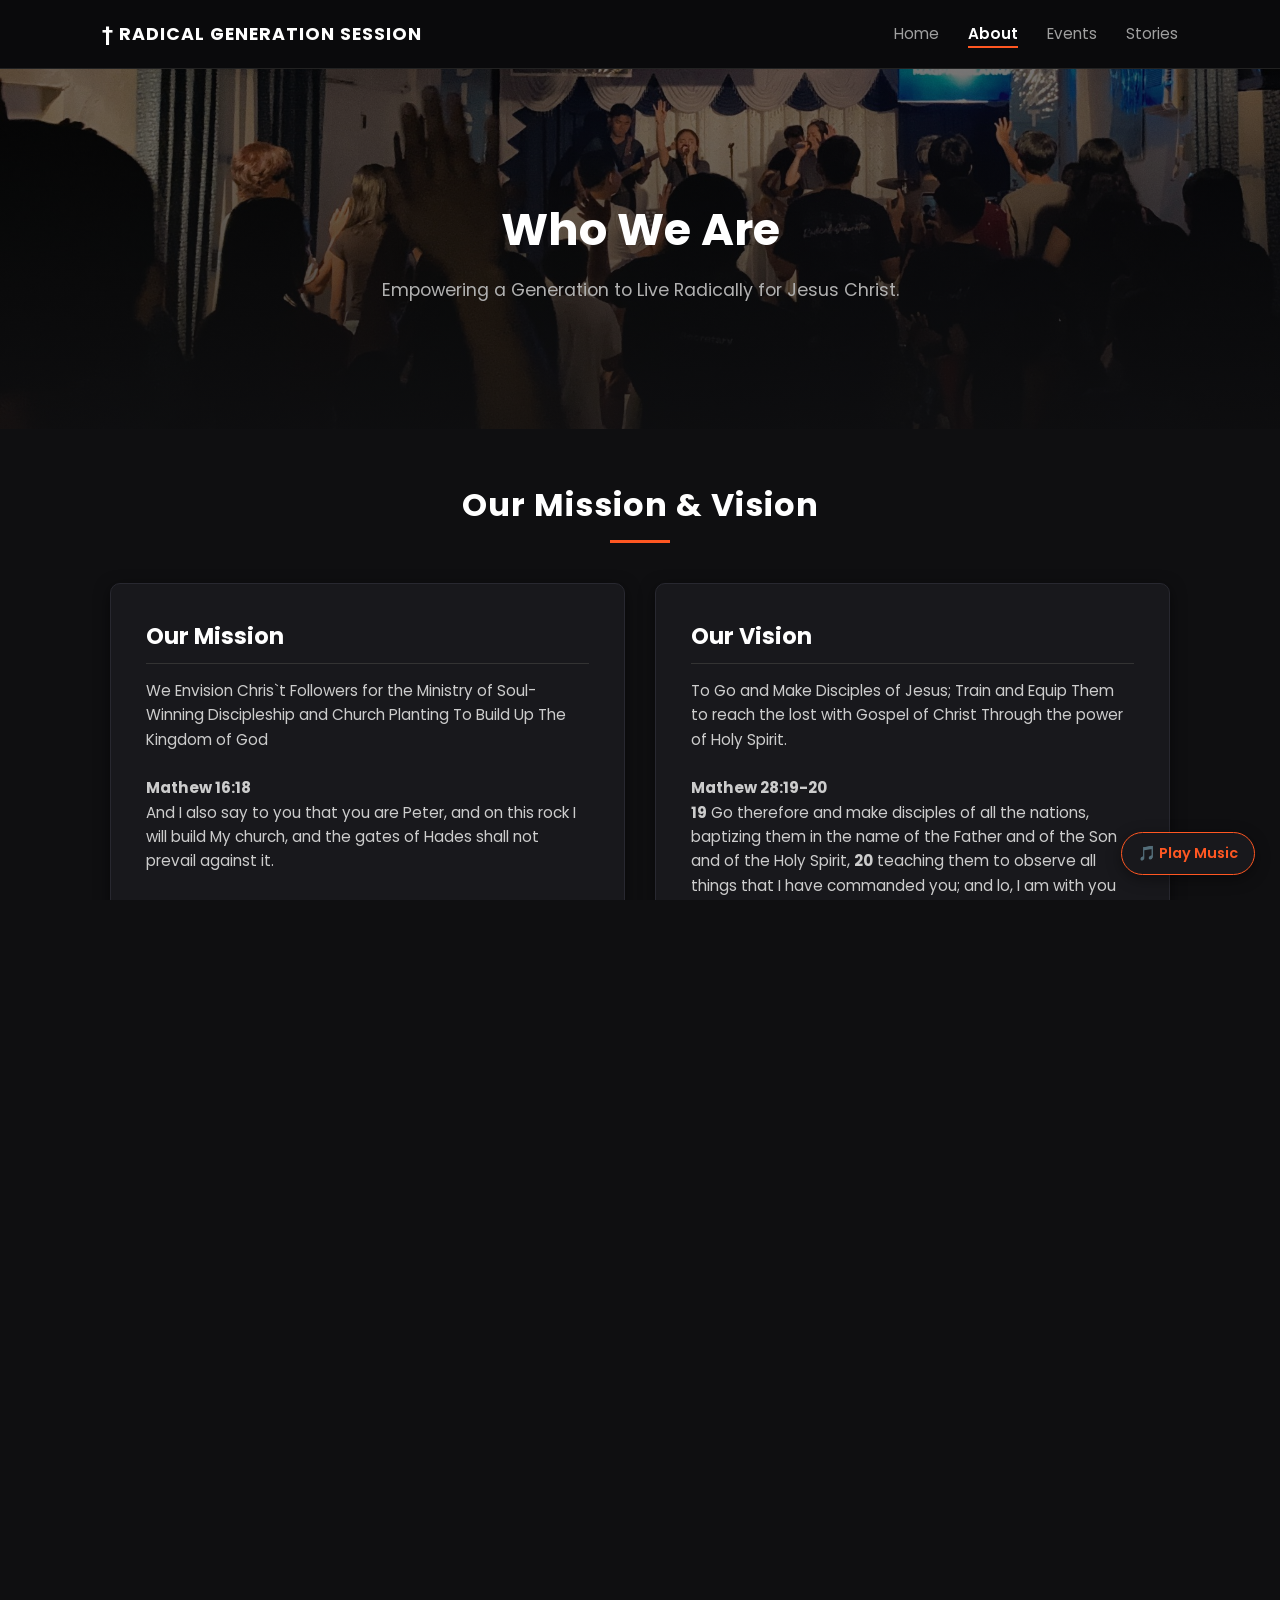
==== commit 0f595b87: "r gen web v3" ====
--- a/About.html
+++ b/About.html
@@ -6,7 +6,7 @@
     <meta name="viewport" content="width=device-width, initial-scale=1.0">
     <title>About Us | Radical Generation Session</title>
     <link rel="stylesheet" href="../asset/style.css">
-
+     <link rel="stylesheet" href="https://cdnjs.cloudflare.com/ajax/libs/font-awesome/6.4.0/css/all.min.css">
     <link href="https://fonts.googleapis.com/css2?family=Poppins:wght@300;400;600;700&display=swap" rel="stylesheet">
 </head>
 <style>
@@ -57,6 +57,29 @@
         justify-content: center;
         text-align: center;
         padding: 20px;
+    }
+
+    /* Group Subtitles */
+    /* Pangkalahatang Seksyon para sa Team */
+    .team-section {
+        max-width: 1300px;
+        margin: 0 auto;
+        padding: 50px 20px;
+    }
+
+    .team-group {
+        display: block;
+        width: 100%;
+        margin-bottom: 50px;
+    }
+
+
+    .title-underline {
+        width: 60px;
+        height: 4px;
+        background: #ff4500;
+        margin: 10px auto 0;
+        border-radius: 2px;
     }
 </style>
 
@@ -119,13 +142,38 @@
 
                         <b>Mathew 28:19-20</b><br>
                         <b>19</b> Go therefore and make disciples of all the nations, baptizing them in the name of the
-                        Father and of the Son and of the Holy Spirit, <b>20</b> teaching them to observe all things that I have
+                        Father and of the Son and of the Holy Spirit, <b>20</b> teaching them to observe all things that
+                        I have
                         commanded you; and lo, I am with you always, even to the end of the age.” Amen.
                     </p>
                 </div>
             </div>
         </section>
-
+        <!-- Our Church Home Section -->
+        <section class="church-home-section">
+            <div class="church-container">
+                <div class="church-image-box">
+                    <!-- Palitan ang 'images/church-building.jpg' sa totoong filename/path ng litrato ng inyong simbahan -->
+                    <iframe
+                        src="https://www.google.com/maps/embed?pb=!4v1793103855579!6m8!1m7!1skg-BcBV0Ac521hL1HEyJTw!2m2!1d14.54046669267572!2d121.0645276220822!3f266.08!4f-5.049999999999997!5f1.3052227045938467"
+                        width="600" height="450" style="border:0;" allowfullscreen="" loading="lazy"
+                        referrerpolicy="strict-origin-when-cross-origin"></iframe>
+                </div>
+                <div class="church-info-box">
+                    <span class="sub-title">OUR LOCATION & HOME</span>
+                    <h2>Welcome To Our JCWS Church</h2>
+                    <p>
+                        Dito nagtitipon ang **Radical Generation** upang sumamba, lumago sa Salita ng Diyos, at bumuo ng
+                        isang tunay na pamilya sa pananampalataya.
+                    </p>
+                    <div class="church-details">
+                        <p>📍 <strong>Location: </strong>Jesus Christ the Word of Salvation Church
+                    445 T. Sulit St., Brgy. Martirez Del ’96, Pateros</p>
+                        <p>⏰<strong>Service Time:</strong> Every Sunday | 9:00 AM</p>
+                    </div>
+                </div>
+            </div>
+        </section>
         <!-- Core Values Section -->
         <section class="about-content-block">
             <div class="about-heading">
@@ -161,99 +209,125 @@
             <h2>Meet Our Core Team</h2>
             <div class="about-line"></div>
         </div>
-       <div class="team-grid">
-    <!-- Overseer 1 -->
-    <div class="team-card">
-        <img src="images/officer1.jpg" alt="Overseer" class="team-img">
-        <div class="team-info">
-            <h3>Ate Yeye</h3>
-            <span>Overseer/Event Manager&Coordinator</span>
-            <p>Nangunguna at nagpapatnubay sa espirituwal na paglago ng ministeryo.</p>
-        </div>
-    </div>
-
-    <!-- Overseer 2 -->
-    <div class="team-card">
-        <img src="images/officer2.jpg" alt="Overseer" class="team-img">
-        <div class="team-info">
-            <h3>Ate Loudet</h3>
-            <span>Overseer</span>
-            <p>Nagbibigay ng gabay at suporta sa mga lider at kabataan.</p>
-        </div>
-    </div>
-
-    <!-- Overseer 3 -->
-    <div class="team-card">
-        <img src="images/officer3.jpg" alt="Overseer" class="team-img">
-        <div class="team-info">
-            <h3>Ate Noela</h3>
-            <span>Overseer</span>
-            <p>Tumutulong sa direksyon at pangitain ng grupo.</p>
-        </div>
-    </div>
-
-    <!-- President -->
-    <div class="team-card">
-        <img src="images/president.jpg" alt="President" class="team-img">
-        <div class="team-info">
-            <h3>Ate Kwinsi</h3>
-            <span>President</span>
-            <p>Nangangasiwa sa pangkalahatang patakbo at mga programa ng youth session.</p>
-        </div>
-    </div>
-
-    <!-- Vice President -->
-    <div class="team-card">
-        <img src="images/vice.jpg" alt="Vice President" class="team-img">
-        <div class="team-info">
-            <h3>Kuya Philip</h3>
-            <span>Vice President</span>
-            <p>Katuwang ng Pangulo sa pagpapatupad ng mga proyekto at aktibidad.</p>
-        </div>
-    </div>
-
-    <!-- Secretary -->
-    <div class="team-card">
-        <img src="images/secretary.jpg" alt="Secretary" class="team-img">
-        <div class="team-info">
-            <h3>PAte Jestine</h3>
-            <span>Secretary</span>
-            <p>Nangangalaga sa mga dokumento, talaan, at opisyal na sulat ng grupo.</p>
-        </div>
-    </div>
-
-    <!-- Assistant Secretary -->
-    <div class="team-card">
-        <img src="images/asst_secretary.jpg" alt="Assistant Secretary" class="team-img">
-        <div class="team-info">
-            <h3>Kuya Lei</h3>
-            <span>Assistant Secretary</span>
-            <p>Tumutulong sa kalihim sa pagtatala ng mga pagpupulong at anunsyo.</p>
-        </div>
-    </div>
-
-    <!-- Auditor -->
-    <div class="team-card">
-        <img src="images/auditor.jpg" alt="Auditor" class="team-img">
-        <div class="team-info">
-            <h3>PAte Nani</h3>
-            <span>Auditor</span>
-            <p>Tumatyak sa kawastuhan at transparency ng badyet at pondong ginagamit.</p>
-        </div>
-    </div>
-
-    <!-- Treasurer -->
-    <div class="team-card">
-        <img src="images/treasurer.jpg" alt="Treasurer" class="team-img">
-        <div class="team-info">
-            <h3>Ate Berlinr</h3>
-            <span>Treasurer</span>
-            <p>Nangangasiwa sa pananalapi at pag-iingat ng pondo para sa mga gawain.</p>
+        <div class="team-grid">
+            <!-- Overseer 1 -->
+            <div class="team-group">
+                <h3 class="group-title">SENIOR PASTOR</h3>
+                <div class="team-grid leader-grid">
+                    <div class="team-card main-leader-card">
+                        <img src="images/armilo.jpg" alt="Main Youth Leader" class="team-img">
+                        <div class="team-info">
+                            <h3>Armilo E. Chavez</h3>
+                            <span>Senior Pastor</span>
+                            <p>Nangunguna sa pagpapatakbo at pangkalahatang gawain ng kabataan.</p>
+                        </div>
+                    </div>
+                </div>
+            </div>
+
+            <!-- CATEGORY 2: MAIN YOUTH LEADER -->
+            <div class="team-group">
+                <h3 class="group-title">MAIN YOUTH LEADER</h3>
+                <div class="team-grid leader-grid">
+                    <div class="team-card main-leader-card">
+                        <img src="images/mainleader.jpg" alt="Main Youth Leader" class="team-img">
+                        <div class="team-info">
+                            <h3>Fatima Barzuela Galang</h3>
+                            <span>Main Youth Leader</span>
+                            <p>Nangunguna sa pagpapatakbo at pangkalahatang gawain ng kabataan.</p>
+                        </div>
+                    </div>
+                </div>
+            </div>
+
+            <!-- CATEGORY 3: JCWS YOUTH -->
+            <div class="team-group">
+                <h3 class="group-title">JCWS YOUTH</h3>
+                <div class="team-grid youth-grid">
+                    <!-- Dito mo ilalagay ang iba pang officers/members katulad ng Secretary, Treasurer, Auditor, etc. -->
+                    <div class="team-card">
+                        <img src="images/youthcore.jpg" alt="JCWS Youth" class="team-img">
+                        <div class="team-info">
+                            <h3>JCWS YOUTH CORE TEAM</h3>
+                            <span>Youth Leader`s / Officer</span>
+                            <p>Naglilingkod at sumusuporta sa mga gawain ng kabataan.</p>
+                        </div>
+                    </div>
+                </div>
+            </div>
+    </section>
+    <!-- Modal Popup UI Container -->
+    <div id="teamModal" class="team-modal">
+        <div class="team-modal-content">
+            <button class="team-modal-close" id="modalCloseBtn">&times;</button>
+            <div class="team-modal-body">
+                <div class="team-modal-img-wrapper">
+                    <img id="modalImg" src="" alt="Team Member">
+                </div>
+                <div class="team-modal-details">
+                    <h2 id="modalName">Name</h2>
+                    <span id="modalRole">Role / Position</span>
+                    <div class="modal-divider"></div>
+                    <p id="modalDesc">Description goes here...</p>
+                </div>
+            </div>
+        </div>
+    </div>
+    
+   <!-- Website Inquiries / Contact Developer Section -->
+<section class="web-contact-section">
+    <div class="web-contact-card">
+        <div class="contact-header">
+            <span class="sub-title">NEED HELP OR HAVE QUESTIONS?</span>
+            <h2>Get in Touch with Us</h2>
+            <p>May tanong ka ba tungkol sa Radical Generation website o gustong magpa-inquire? Mag-iwan ng mensahe sa amin!</p>
+        </div>
+        <div class="contact-grid">
+<div class="contact-info-box">
+    <div class="info-item">
+        <div class="icon-box">
+            <i class="fa-solid fa-envelope"></i>
+        </div>
+        <div>
+            <h4>Email Me</h4>
+            <p>jpmayoresph@gmail.com</p>
+        </div>
+    </div>
+    
+    <div class="info-item">
+        <div class="icon-box">
+            <i class="fa-solid fa-phone-volume"></i>
+        </div>
+        <div>
+            <h4>Call / Message</h4>
+            <p>09366752045</p>
+        </div>
+    </div>
+    
+    <div class="info-item">
+        <div class="icon-box">
+            <i class="fa-brands fa-facebook"></i>
+        </div>
+        <div>
+            <h4>Social Media</h4>
+            <p>JP Mayores</p>
         </div>
     </div>
 </div>
-    </section>
-    <!-- Footer -->
+
+    <!-- Web Developer Profile Card -->
+    <div class="developer-profile-card">
+        <div class="developer-img-wrapper">
+            <!-- Palitan ang 'images/my-photo.jpg' sa totoong filename ng larawan mo -->
+            <img src="images/vice.jpg" alt="Web Developer" class="developer-img">
+        </div>
+        <span class="dev-badge">Student Web Developer</span>
+        <h3>Jhon Philip P. Mayores</h3>
+        <p class="dev-bio">
+            In-charge sa pagbuo at pagpapanatili ng Radical Generation Website. Para sa mga teknikal na usapin o pagpapaganda ng ating web features, maaari mo akong kontakin nang direkta!
+        </p>
+    </div>
+</div>
     <footer>
         <p>&copy; 2026 Radical Generation Session. All rights reserved.</p>
     </footer>
--- a/asset/style.css
+++ b/asset/style.css
@@ -104,6 +104,11 @@
     text-align: center;
     padding: 40px 20px;
 }
+/* Para sa flame image size at margin */
+.hero .content img.frame, .hero-small .content img.frame {
+    width: 250px; /* Pwede mong paliitin (halimbawa: 220px) o lakihan */
+    margin-bottom: 15px; /* Agwat sa pagitan ng image at ng title heading */
+}
 .overlay {
     width: 100%;
     max-width: 900px;
@@ -128,21 +133,73 @@
     margin: 0 auto 25px auto;
 }
 
-/* Join Button */
 .btn-join {
-    display: inline-block;
-    padding: 12px 30px;
-    background-color: #ff5722;
+    position: relative;
+    display: inline-flex;
+    align-items: center;
+    justify-content: center;
+    padding: 14px 28px;
+    font-size: 1rem;
+    font-weight: 700;
     color: #ffffff;
     text-decoration: none;
-    font-weight: 600;
-    border-radius: 5px;
-    transition: background 0.3s, transform 0.2s;
-}
-
+    border-radius: 50px; /* Fully rounded pill style */
+    background: linear-gradient(135deg, #ff4500 0%, #ff6b00 50%, #ff8c00 100%);
+    box-shadow: 0 4px 15px rgba(255, 69, 0, 0.4);
+    overflow: hidden;
+    cursor: pointer;
+    transition: all 0.35s cubic-bezier(0.16, 1, 0.3, 1);
+    animation: flamePulse 3s infinite ease-in-out; /* Continuous ambient pulse */
+}
+
+/* Shimmer Light Effect Across Button */
+.btn-join::before {
+    content: '';
+    position: absolute;
+    top: 0;
+    left: -100%;
+    width: 100%;
+    height: 100%;
+    background: linear-gradient(
+        120deg,
+        transparent,
+        rgba(255, 255, 255, 0.35),
+        transparent
+    );
+    transition: left 0.6s ease;
+}
+
+/* Hover State (Aangat, Mas Lalakas ang Glow) */
 .btn-join:hover {
-    background-color: #e64a19;
-    transform: translateY(-2px);
+    transform: translateY(-4px) scale(1.03);
+    box-shadow: 0 10px 25px rgba(255, 69, 0, 0.7);
+    color: #ffffff;
+}
+
+.btn-join:hover::before {
+    left: 100%; /* Dadaan ang liwanag mula kaliwa pakanan */
+}
+
+/* Active Click State */
+.btn-join:active {
+    transform: translateY(-1px) scale(0.98);
+    box-shadow: 0 5px 15px rgba(255, 69, 0, 0.5);
+}
+
+/* Continuous Flame Glow Animation */
+@keyframes flamePulse {
+    0% {
+        box-shadow: 0 4px 15px rgba(255, 69, 0, 0.4);
+    }
+    50% {
+        box-shadow: 0 6px 22px rgba(255, 107, 0, 0.75);
+    }
+    100% {
+        box-shadow: 0 4px 15px rgba(255, 69, 0, 0.4);
+    }
+}
+.btn-join:hover svg {
+    transform: translateX(5px);
 }
 /* Events */
 .container {
@@ -242,7 +299,40 @@
         transform: translateY(0);
     }
 }
-
+@media (max-width: 768px) {
+    /* Ginagawang full-width at inaalis ang gilid-gilid na espasyo sa mobile */
+    .navigation {
+        width: 100%;
+        padding: 15px 15px;
+        flex-direction: column;
+        gap: 12px;
+        box-sizing: border-box;
+    }
+
+    /* Lakihan nang kaunti ang logo para madaling basahin */
+    .navigation .logo {
+        font-size: 1.1rem;
+        text-align: center;
+    }
+
+    /* Ayusin ang agwat at ayos ng nav links sa phone screen */
+    .navigation nav {
+        display: flex;
+        justify-content: center;
+        align-items: center;
+        gap: 14px;
+        width: 100%;
+        flex-wrap: wrap;
+    }
+
+    /* Palakihin ang clickable area (padding) ng Home, About, Events, Stories para madaling pindutin ng daliri */
+    .navigation nav a {
+        font-size: 0.95rem;
+        padding: 8px 10px;
+        font-weight: 600;
+        display: inline-block;
+    }
+}
 
 /* --- ABOUT PAGE SPECIFIC STYLES (Para hindi mag-duplicate) --- */
 
@@ -275,7 +365,16 @@
 .about-content-block {
     margin-bottom: 60px;
 }
-
+.about-content-block.team-section {
+    display: flex;
+    flex-wrap: wrap;
+    justify-content: center;
+    gap: 30px;
+    max-width: 1200px;
+    margin: 0 auto;
+    padding: 40px 20px;
+    align-items: stretch; /* Sinisiguradong pantay ang haba ng bawat grupo */
+}
 .about-heading {
     text-align: center;
     margin-bottom: 40px;
@@ -372,24 +471,60 @@
     margin-bottom: 25px;
 }
 
+/* Styling para sa See Events and Memories Button (.about-btn) */
 .about-btn {
-    display: inline-block;
-    padding: 12px 30px;
-    background-color: #ff5722;
+    position: relative;
+    display: inline-flex;
+    align-items: center;
+    justify-content: center;
+    gap: 10px;
+    padding: 14px 28px;
+    font-size: 1rem;
+    font-weight: 700;
     color: #ffffff;
     text-decoration: none;
-    font-weight: 600;
-    border-radius: 5px;
-    transition: background 0.3s, transform 0.2s;
-}
-
+    border-radius: 50px; /* Fully rounded pill style */
+    background: linear-gradient(135deg, #ff4500 0%, #ff6b00 50%, #ff8c00 100%);
+    box-shadow: 0 4px 15px rgba(255, 69, 0, 0.4);
+    overflow: hidden;
+    cursor: pointer;
+    transition: all 0.35s cubic-bezier(0.16, 1, 0.3, 1);
+    animation: flamePulse 3s infinite ease-in-out; /* Continuous ambient pulse */
+}
+
+/* Shimmer Light Effect Across Button */
+.about-btn::before {
+    content: '';
+    position: absolute;
+    top: 0;
+    left: -100%;
+    width: 100%;
+    height: 100%;
+    background: linear-gradient(
+        120deg,
+        transparent,
+        rgba(255, 255, 255, 0.35),
+        transparent
+    );
+    transition: left 0.6s ease;
+}
+
+/* Hover State (Aangat at mas liliwanag ang glow) */
 .about-btn:hover {
-    background-color: #e64a19;
-    transform: translateY(-2px);
-}
-
-
-
+    transform: translateY(-4px) scale(1.03);
+    box-shadow: 0 10px 25px rgba(255, 69, 0, 0.7);
+    color: #ffffff;
+}
+
+.about-btn:hover::before {
+    left: 100%; /* Dadaan ang liwanag mula kaliwa pakanan */
+}
+
+/* Active Click State */
+.about-btn:active {
+    transform: translateY(-1px) scale(0.98);
+    box-shadow: 0 5px 15px rgba(255, 69, 0, 0.5);
+}
 
 
 
@@ -471,82 +606,107 @@
         padding: 35px 15px;
     }
 }
-
+.group-title{
+    color: #ff5722;
+    font-size: 1.15rem;
+    font-weight: 700;
+    letter-spacing: 1.5px;
+    margin-bottom: 18px;
+ 
+}
 
 /* Team Profile Cards Section */
-.team-section {
-    margin-top: 60px;
-}
+
 .team-grid {
     display: grid;
-    grid-template-columns: repeat(auto-fit, minmax(250px, 1fr));
-    gap: 20px;
-    padding: 20px 0;
-}
-
+  grid-template-columns: repeat(auto-fit, minmax(260px, 1fr));
+    gap: 25px;
+    justify-content: center;
+    align-items: stretch; /* Pantay ang taas ng mga cards */
+    max-width: 1100px;
+    margin: 0 auto;
+}
 .team-card {
-    position: relative;
+    background: #16181e;
+    border: 1px solid #2a2d36;
+    border-radius: 16px;
     overflow: hidden;
-    border-radius: 12px;
-    background-color: #16181e;
-    border: 1px solid #2a2d36;
-    height: 340px;
+    display: flex;
+    flex-direction: column;
+    justify-content: space-between;
+    transition: transform 0.35s ease, border-color 0.35s ease, box-shadow 0.35s ease;
     cursor: pointer;
-}
-
-.team-img {
-    width: 100%;
     height: 100%;
-    object-fit: cover;
-    filter: grayscale(100%) brightness(0.65); /* Naka-gray at medyo madilim muna */
-    transition: filter 0.4s ease, transform 0.4s ease;
-}
-
+    box-shadow: 0 8px 20px rgba(0, 0, 0, 0.4);
+}
+
+/* Pantay na Sukat ng Larawan at Grayscale-to-Color / Hover Animation */
+.team-card .team-img {
+ width: 100%;
+    height: 350px; /* Pantay-pantay na taas para sa lahat ng cards */
+    object-fit: cover; /* Pinupuno ang buong lagayan nang hindi nasisira ang itsura */
+    border-radius: 16px;
+    margin: 0;
+    padding: 0;
+    display: block;
+    filter: grayscale(100%);
+    opacity: 0.85;
+    transition: filter 0.4s ease, opacity 0.4s ease, transform 0.4s ease;
+}
+
+/* Hover Effect: Aangat ang card at magiging full color ang larawan */
+.team-card:hover {
+    transform: translateY(-8px);
+    border-color: #ff4500;
+    box-shadow: 0 12px 30px rgba(255, 69, 0, 0.35);
+}
+.team-card:hover .team-img {
+    filter: grayscale(0%);
+    opacity: 1;
+    transform: scale(1.02);
+}
+
+/* Card Info Styling */
 .team-info {
-    position: absolute;
-    bottom: 0;
-    left: 0;
-    width: 100%;
-    padding: 20px 15px;
-    box-sizing: border-box;
-    background: linear-gradient(to top, rgba(0, 0, 0, 0.95) 20%, rgba(0, 0, 0, 0.6) 70%, transparent 100%);
-    opacity: 0; /* Nakatago ang details sa simula */
-    transform: translateY(20px);
-    transition: opacity 0.4s ease, transform 0.4s ease;
+    padding: 20px;
+    text-align: center;
+    background: #16181e;
+    flex-grow: 1;
+    display: flex;
+    flex-direction: column;
+    justify-content: center;
 }
 
 .team-info h3 {
     color: #ffffff;
-    margin: 0 0 4px 0;
-    font-size: 1.1rem;
+    font-size: 1.15rem;
+    font-weight: 600;
+    margin-bottom: 5px;
 }
 
 .team-info span {
-    color: #ff4500; /* Accent color */
-    font-size: 0.9rem;
+    display: block;
+    color: #ff6b00;
+    font-size: 0.85rem;
     font-weight: 600;
-    display: block;
+    text-transform: uppercase;
+    letter-spacing: 0.5px;
     margin-bottom: 8px;
 }
 
 .team-info p {
-    color: #b0b0b0;
+    color: #94a3b8;
     font-size: 0.82rem;
+    line-height: 1.4;
     margin: 0;
-    line-height: 1.4;
-}
-
-/* Hover & Active / Touch Effect */
-.team-card:hover .team-img,
-.team-card:active .team-img {
-    filter: grayscale(0%) brightness(1); /* Babalik sa totoong kulay */
-    transform: scale(1.05);
-}
-
-.team-card:hover .team-info,
-.team-card:active .team-info {
-    opacity: 1; /* Lalabas ang details */
-    transform: translateY(0);
+}
+
+/* Responsive para sa Mobile Screen */
+@media (max-width: 768px) {
+    .team-grid {
+        grid-template-columns: 1fr;
+        max-width: 340px;
+    }
 }
 /* Plan Your Visit Section */
 /* Plan Your Visit Styles */
@@ -788,15 +948,16 @@
 }
 
 .event-badge {
-    position: absolute;
-    top: 20px;
-    right: 20px;
-    background: #ff5722;
-    color: #fff;
-    font-weight: 700;
-    font-size: 0.8rem;
-    padding: 6px 12px;
+    /* Kung naka-absolute man ito dati, palitan o idagdag ito: */
+    display: inline-block;
+    width: fit-content;
+    margin-bottom: 12px; /* Magbibigay ng space sa pagitan ng badge at ng content sa ibaba */
+    background-color: #ff4500;
+    color: #ffffff;
+    padding: 5px 12px;
     border-radius: 20px;
+    font-size: 0.75rem;
+    font-weight: bold;
 }
 
 .event-type {
@@ -823,23 +984,61 @@
     line-height: 1.5;
     margin-bottom: 20px;
 }
-
+/* Styling para sa Start Reading Button (.btn-event) */
 .btn-event {
-    background: transparent;
-    border: 1px solid #ff5722;
-    color: #ff5722;
-    padding: 10px 18px;
-    border-radius: 6px;
+    position: relative;
+    display: inline-flex;
+    align-items: center;
+    justify-content: center;
+    gap: 10px;
+    padding: 14px 28px;
+    font-size: 1rem;
+    font-weight: 700;
+    color: #ffffff;
+    text-decoration: none;
+    border: none; /* Kung ito ay HTML button element, tanggalin ang default browser border */
+    border-radius: 50px; /* Fully rounded pill style */
+    background: linear-gradient(135deg, #ff4500 0%, #ff6b00 50%, #ff8c00 100%);
+    box-shadow: 0 4px 15px rgba(255, 69, 0, 0.4);
+    overflow: hidden;
     cursor: pointer;
-    font-weight: 600;
-    transition: all 0.3s ease;
-}
-
+    transition: all 0.35s cubic-bezier(0.16, 1, 0.3, 1);
+    animation: flamePulse 3s infinite ease-in-out; /* Parehong flame glow animation */
+}
+
+/* Shimmer Light Effect Across Button */
+.btn-event::before {
+    content: '';
+    position: absolute;
+    top: 0;
+    left: -100%;
+    width: 100%;
+    height: 100%;
+    background: linear-gradient(
+        120deg,
+        transparent,
+        rgba(255, 255, 255, 0.35),
+        transparent
+    );
+    transition: left 0.6s ease;
+}
+
+/* Hover State (Aangat at mas liliwanag ang glow) */
 .btn-event:hover {
-    background: #ff5722;
-    color: #ffffff;
-}
-
+    transform: translateY(-4px) scale(1.03);
+    box-shadow: 0 10px 25px rgba(255, 69, 0, 0.7);
+    color: #ffffff;
+}
+
+.btn-event:hover::before {
+    left: 100%; /* Dadaan ang liwanag mula kaliwa pakanan */
+}
+
+/* Active Click State */
+.btn-event:active {
+    transform: translateY(-1px) scale(0.98);
+    box-shadow: 0 5px 15px rgba(255, 69, 0, 0.5);
+}
 /* ==========================================
    PRAYER REQUEST MODAL POPUP
    ========================================== */
@@ -1107,19 +1306,51 @@
     color: #ff5722;
 }
 
+/* Social Links Container */
 .social-links {
     display: flex;
-    gap: 12px;
-}
-
+    gap: 15px;
+    align-items: center;
+    justify-content: center;
+    margin-top: 20px;
+}
+
+/* Social Icon Button Styling */
+/* Social Icon Button Styling */
 .social-icon {
-    background: #18181c;
-    border: 1px solid #282830;
-    padding: 8px 12px;
-    border-radius: 6px;
-    font-size: 0.82rem;
-}
-
+    display: inline-flex;
+    align-items: center;
+    justify-content: center;
+    width: 45px;
+    height: 45px;
+    background-color: #16181e;
+    border: 1px solid #2a2d36;
+    border-radius: 50%;
+    color: #ffffff; /* Kulay puti sa simula */
+    font-size: 1.1rem;
+    text-decoration: none;
+    transition: all 0.35s cubic-bezier(0.16, 1, 0.3, 1);
+    box-shadow: 0 4px 10px rgba(0, 0, 0, 0.3);
+}
+
+/* Hover Effect */
+.social-icon:hover {
+    background: linear-gradient(135deg, #ff4500 0%, #ff6b00 100%);
+    border-color: #ff4500;
+    color: #ffffff !important; /* Piliting gawing puti ang icon kapag hinover para kita */
+    transform: translateY(-4px) scale(1.1);
+    box-shadow: 0 8px 20px rgba(255, 69, 0, 0.5);
+}
+
+/* Siguraduhing kahit ang <i> tag sa loob ay maging puti */
+.social-icon:hover i {
+    color: #ffffff;
+}
+
+/* Active Click State */
+.social-icon:active {
+    transform: translateY(-1px) scale(0.95);
+}
 .footer-bottom {
     text-align: center;
     border-top: 1px solid #18181c;
@@ -1383,9 +1614,53 @@
 /* Flame Glow and Pulse Animation */
 .content img.frame, .content img.flame {
     animation: flameGlowPulse 2.5s infinite ease-in-out;
-    border-radius: 50%; /* Kung pabilog ang background, pero optional */
-}
-
+    border-radius: 50%; /* Kung pabilog ang background, pero optional */ 
+}
+.flame-container {
+  position: relative;
+  display: inline-block;
+  text-align: center;
+}
+.spark {
+  position: absolute;
+  bottom: 20%;
+  width: 6px;
+  height: 6px;
+  background: #ff8c00;
+  border-radius: 50%;
+  box-shadow: 0 0 10px #ff4500;
+  opacity: 0;
+  animation: riseAndFade 2s infinite linear;
+}
+
+.spark.s1 { left: 40%; animation-delay: 0s; }
+.spark.s2 { left: 50%; animation-delay: 0.7s; }
+.spark.s3 { left: 60%; animation-delay: 1.3s; }
+
+@keyframes riseAndFade {
+  0% {
+    transform: translateY(0) scale(1);
+    opacity: 1;
+  }
+  100% {
+    transform: translateY(-80px) scale(0.2);
+    opacity: 0;
+  }
+}
+@keyframes sparkRise {
+    0% { transform: translateY(0) scale(1); opacity: 1; filter: drop-shadow(0 0 10px #ff4500); }
+    100% { transform: translateY(-50px) scale(0.3); opacity: 0; filter: drop-shadow(0 0 20px #ffa500); }
+}
+@keyframes fireBreathe {
+    0%, 100% {
+        transform: scale(1);
+        filter: drop-shadow(0 0 10px rgba(255, 69, 0, 0.5));
+    }
+    50% {
+        transform: scale(1.08) translateY(-4px);
+        filter: drop-shadow(0 0 35px rgba(255, 120, 0, 0.9));
+    }
+}
 @keyframes flameGlowPulse {
     0% {
         transform: translateY(0) scale(1);
@@ -1401,7 +1676,28 @@
     }
 }
 
-
+@keyframes flameFlicker {
+  0% {
+    transform: rotate(-2deg) scale(1);
+    filter: drop-shadow(0 0 15px rgba(255, 69, 0, 0.6)) brightness(1);
+  }
+  25% {
+    transform: rotate(2deg) scale(1.03) skewX(1deg);
+    filter: drop-shadow(0 0 25px rgba(255, 120, 0, 0.8)) brightness(1.1);
+  }
+  50% {
+    transform: rotate(-1deg) scale(0.98) skewX(-1deg);
+    filter: drop-shadow(0 0 18px rgba(255, 69, 0, 0.5)) brightness(0.95);
+  }
+  75% {
+    transform: rotate(3deg) scale(1.02) skewX(2deg);
+    filter: drop-shadow(0 0 28px rgba(255, 140, 0, 0.9)) brightness(1.15);
+  }
+  100% {
+    transform: rotate(-2deg) scale(1);
+    filter: drop-shadow(0 0 15px rgba(255, 69, 0, 0.6)) brightness(1);
+  }
+}
 
 
 /* Custom Scrollbar Styling */
@@ -1532,4 +1828,487 @@
         position: static;
         margin-bottom: 30px;
     }
+}
+
+/* Modal Overlay Background */
+.team-modal {
+    visibility: hidden;
+    position: fixed;
+    top: 0;
+    left: 0;
+    width: 100%;
+    height: 100%;
+    background-color: rgba(0, 0, 0, 0.85);
+    backdrop-filter: blur(8px);
+    z-index: 9999;
+    display: flex;
+    justify-content: center;
+    align-items: center;
+    opacity: 0;
+    transition: opacity 0.35s ease, visibility 0.35s ease;
+}
+.team-modal.active {
+    visibility: visible;
+    opacity: 1;
+}
+
+/* Modal Content Box (Smooth Scale & Zoom Animation) */
+.team-modal-content {
+    background: #16181e;
+    border: 1px solid #ff4500;
+    border-radius: 20px;
+    width: 90%;
+    max-width: 650px;
+    position: relative;
+    box-shadow: 0 15px 35px rgba(255, 69, 0, 0.3);
+    overflow: hidden;
+    transform: translateY(30px) scale(0.9);
+    opacity: 0;
+    transition: transform 0.35s cubic-bezier(0.175, 0.885, 0.32, 1.275), opacity 0.35s ease;
+}
+
+.team-modal.active .team-modal-content {
+    transform: translateY(0) scale(1);
+    opacity: 1;
+}
+/* Close Button (X) */
+.team-modal-close {
+    position: absolute;
+    top: 15px;
+    right: 20px;
+    background: transparent;
+    border: none;
+    color: #ffffff;
+    font-size: 2rem;
+    cursor: pointer;
+    z-index: 10;
+    transition: color 0.2s ease, transform 0.2s ease;
+}
+
+.team-modal-close:hover {
+    color: #ff4500;
+    transform: scale(1.15);
+}
+
+/* Modal Body Layout */
+.team-modal-body {
+    display: flex;
+    flex-direction: row;
+    align-items: center;
+}
+
+.team-modal-img-wrapper {
+    flex: 1;
+    max-width: 250px;
+    height: 320px;
+    overflow: hidden;
+}
+
+.team-modal-img-wrapper img {
+    width: 100%;
+    height: 100%;
+    object-fit: cover;
+    display: block;
+}
+
+.team-modal-details {
+    flex: 1.2;
+    padding: 30px 25px;
+}
+
+.team-modal-details h2 {
+    color: #ffffff;
+    font-size: 1.6rem;
+    margin-bottom: 5px;
+}
+
+.team-modal-details span {
+    color: #ff4500;
+    font-size: 0.9rem;
+    font-weight: 700;
+    text-transform: uppercase;
+    letter-spacing: 1px;
+    display: block;
+}
+
+.modal-divider {
+    width: 40px;
+    height: 3px;
+    background: #ff4500;
+    margin: 15px 0;
+    border-radius: 2px;
+}
+
+.team-modal-details p {
+    color: #cbd5e1;
+    font-size: 0.95rem;
+    line-height: 1.6;
+    margin: 0;
+}
+
+/* Mobile Responsive adjustment */
+@media (max-width: 600px) {
+    .team-modal-body {
+        flex-direction: column;
+    }
+    .team-modal-img-wrapper {
+        max-width: 100%;
+        width: 100%;
+        height: 220px;
+    }
+    .team-modal-details {
+        padding: 20px;
+        text-align: center;
+    }
+    .modal-divider {
+        margin: 15px auto;
+    }
+}
+
+ .typing-text { /* Pwede mo nang palitan ang class name kung gusto mo, e.g., .hero-title */
+    animation: fadeSlideUp 1.2s ease-out forwards;
+    opacity: 0;
+    transform: translateY(20px);
+    font-size: 2.2rem;
+    font-weight: bold;
+    text-align: center;
+}
+
+@keyframes fadeSlideUp {
+    to {
+        opacity: 1;
+        transform: translateY(0);
+    }
+}
+
+@media screen and (max-width: 600px) {
+    .typing-text {
+        font-size: 1.15rem;
+    }
+}
+
+
+
+/* Church Home Section Styling */
+.church-home-section {
+    width: 100%;
+    max-width: 1100px;
+    margin: 40px auto;
+    padding: 0 20px;
+    box-sizing: border-box;
+}
+
+.church-container {
+    background: #121212;
+    border: 1px solid rgba(255, 69, 0, 0.3);
+    border-radius: 16px;
+    overflow: hidden;
+    display: flex;
+    flex-wrap: wrap;
+    align-items: center;
+    box-shadow: 0 10px 30px rgba(0, 0, 0, 0.5), 0 0 15px rgba(255, 69, 0, 0.15);
+    transition: transform 0.3s ease, border-color 0.3s ease;
+}
+
+.church-container:hover {
+    border-color: #ff4500;
+    box-shadow: 0 10px 30px rgba(0, 0, 0, 0.7), 0 0 25px rgba(255, 69, 0, 0.3);
+}
+
+/* Image Box Setup */
+.church-image-box {
+    flex: 1 1 450px;
+    position: relative;
+    max-height: 350px;
+    overflow: hidden;
+}
+
+.church-img {
+    width: 100%;
+    height: 100%;
+    object-fit: cover;
+    display: block;
+    transition: transform 0.5s ease;
+}
+
+.church-container:hover .church-img {
+    transform: scale(1.04);
+}
+
+/* Info Box Setup */
+.church-info-box {
+    flex: 1 1 400px;
+    padding: 35px 30px;
+    color: #ffffff;
+    text-align: left;
+}
+
+.church-info-box .sub-title {
+    color: #ff4500;
+    font-size: 0.85rem;
+    font-weight: bold;
+    letter-spacing: 2px;
+    text-transform: uppercase;
+    display: block;
+    margin-bottom: 8px;
+}
+
+.church-info-box h2 {
+    font-size: 1.8rem;
+    margin-top: 0;
+    margin-bottom: 15px;
+    color: #ffffff;
+}
+
+.church-info-box p {
+    color: #cccccc;
+    line-height: 1.6;
+    font-size: 0.95rem;
+    margin-bottom: 20px;
+}
+
+.church-details {
+    border-top: 1px solid rgba(255, 255, 255, 0.1);
+    padding-top: 15px;
+}
+
+.church-details p {
+    margin: 6px 0;
+    font-size: 0.9rem;
+    color: #e0e0e0;
+}
+
+/* Mobile Responsiveness */
+@media screen and (max-width: 768px) {
+    .church-container {
+        flex-direction: column;
+    }
+    
+    .church-image-box {
+        width: 100%;
+        height: 220px;
+    }
+    
+    .church-info-box {
+        padding: 25px 20px;
+    }
+
+    .church-info-box h2 {
+        font-size: 1.5rem;
+    }
+}
+/* Contact Section Styling */
+.web-contact-section {
+    width: 100%;
+    max-width: 1100px;
+    margin: 50px auto;
+    padding: 0 20px;
+    box-sizing: border-box;
+}
+
+.web-contact-card {
+    background: #121212;
+    border: 1px solid rgba(255, 69, 0, 0.3);
+    border-radius: 16px;
+    padding: 40px 30px;
+    box-shadow: 0 10px 30px rgba(0, 0, 0, 0.5), 0 0 15px rgba(255, 69, 0, 0.15);
+}
+
+.contact-header {
+    text-align: center;
+    margin-bottom: 35px;
+}
+
+.contact-header .sub-title {
+    color: #ff4500;
+    font-size: 0.85rem;
+    font-weight: bold;
+    letter-spacing: 2px;
+}
+
+.contact-header h2 {
+    color: #ffffff;
+    font-size: 1.8rem;
+    margin: 8px 0;
+}
+
+.contact-header p {
+    color: #cccccc;
+    font-size: 0.95rem;
+}
+
+.contact-grid {
+    display: flex;
+    flex-direction: row;
+    justify-content: space-between;
+    align-items: stretch;
+    gap: 25px;
+    width: 100%;
+}
+
+/* Kaliwang side (Contact Info Box) - Siguraduhing kalahati ang kain */
+.contact-info-box {
+    flex: 1;
+    display: flex;
+    flex-direction: column;
+    gap: 15px;
+    min-width: 280px;
+}
+.info-item {
+    display: flex;
+    align-items: center;
+    gap: 15px;
+    background: #1a1a1a;
+    padding: 15px 20px;
+    border-radius: 10px;
+    border: 1px solid rgba(255, 69, 0, 0.2);
+    transition: all 0.3s ease;
+}
+
+.info-item:hover {
+    border-color: #ff4500;
+    box-shadow: 0 0 10px rgba(255, 69, 0, 0.2);
+}
+
+.icon-box {
+    width: 45px;
+    height: 45px;
+    background: rgba(255, 69, 0, 0.1);
+    border: 1px solid rgba(255, 69, 0, 0.4);
+    border-radius: 8px;
+    display: flex;
+    align-items: center;
+    justify-content: center;
+    color: #ff4500;
+    font-size: 1.2rem;
+    flex-shrink: 0;
+}
+
+.info-item h4 {
+    color: #ffffff;
+    margin: 0;
+    font-size: 1rem;
+}
+
+.info-item p {
+    color: #aaaaaa;
+    margin: 3px 0 0 0;
+    font-size: 0.88rem;
+}
+
+/* Form */
+.contact-form {
+    flex: 1 1 400px;
+    display: flex;
+    flex-direction: column;
+    gap: 15px;
+}
+
+.form-group input,
+.form-group textarea {
+    width: 100%;
+    padding: 12px 15px;
+    background: #1a1a1a;
+    border: 1px solid rgba(255, 255, 255, 0.1);
+    border-radius: 8px;
+    color: #ffffff;
+    font-size: 0.95rem;
+    box-sizing: border-box;
+    outline: none;
+    transition: border-color 0.3s;
+}
+
+.form-group input:focus,
+.form-group textarea:focus {
+    border-color: #ff4500;
+}
+
+.submit-btn {
+    background: #ff4500;
+    color: #ffffff;
+    border: none;
+    padding: 12px 25px;
+    border-radius: 8px;
+    font-weight: bold;
+    cursor: pointer;
+    transition: transform 0.2s, box-shadow 0.2s;
+}
+
+.submit-btn:hover {
+    transform: translateY(-2px);
+    box-shadow: 0 5px 15px rgba(255, 69, 0, 0.4);
+}
+/* Ayusin ang grid para magkatabi ang info list at ang profile card */
+
+/* Kanang side (Developer Profile Card) */
+.developer-profile-card {
+    flex: 1;
+    background: #1a1a1a;
+    border: 1px solid rgba(255, 69, 0, 0.4);
+    border-radius: 12px;
+    padding: 25px 20px;
+    text-align: center;
+    box-shadow: 0 5px 15px rgba(0, 0, 0, 0.4);
+    display: flex;
+    flex-direction: column;
+    align-items: center;
+    justify-content: center;
+    min-width: 280px;
+}
+
+/* Pag-ayos sa laki ng bilog ng profile picture mo para hindi maipit */
+.developer-img-wrapper {
+    width: 100px;
+    height: 100px;
+    border-radius: 50%;
+    padding: 4px;
+    background: linear-gradient(135deg, #ff4500, #ff8c00);
+    box-shadow: 0 0 15px rgba(255, 69, 0, 0.5);
+    margin-bottom: 12px;
+    flex-shrink: 0;
+}
+
+.developer-img {
+    width: 100%;
+    height: 100%;
+    border-radius: 50%;
+    object-fit: cover;
+    background: #121212;
+}
+
+.dev-badge {
+    background: rgba(255, 69, 0, 0.15);
+    color: #ff4500;
+    border: 1px solid #ff4500;
+    padding: 3px 12px;
+    border-radius: 20px;
+    font-size: 0.75rem;
+    font-weight: bold;
+    text-transform: uppercase;
+    letter-spacing: 1px;
+    margin-bottom: 8px;
+}
+
+.developer-profile-card h3 {
+    color: #ffffff;
+    font-size: 1.3rem;
+    margin: 5px 0;
+}
+
+.dev-bio {
+    color: #aaaaaa;
+    font-size: 0.88rem;
+    line-height: 1.5;
+    margin-top: 8px;
+}
+
+/* Mobile Responsive */
+@media screen and (max-width: 768px) {
+    .web-contact-card {
+        padding: 25px 20px;
+    }
+    
+    .contact-grid {
+        flex-direction: column;
+    }
 }
